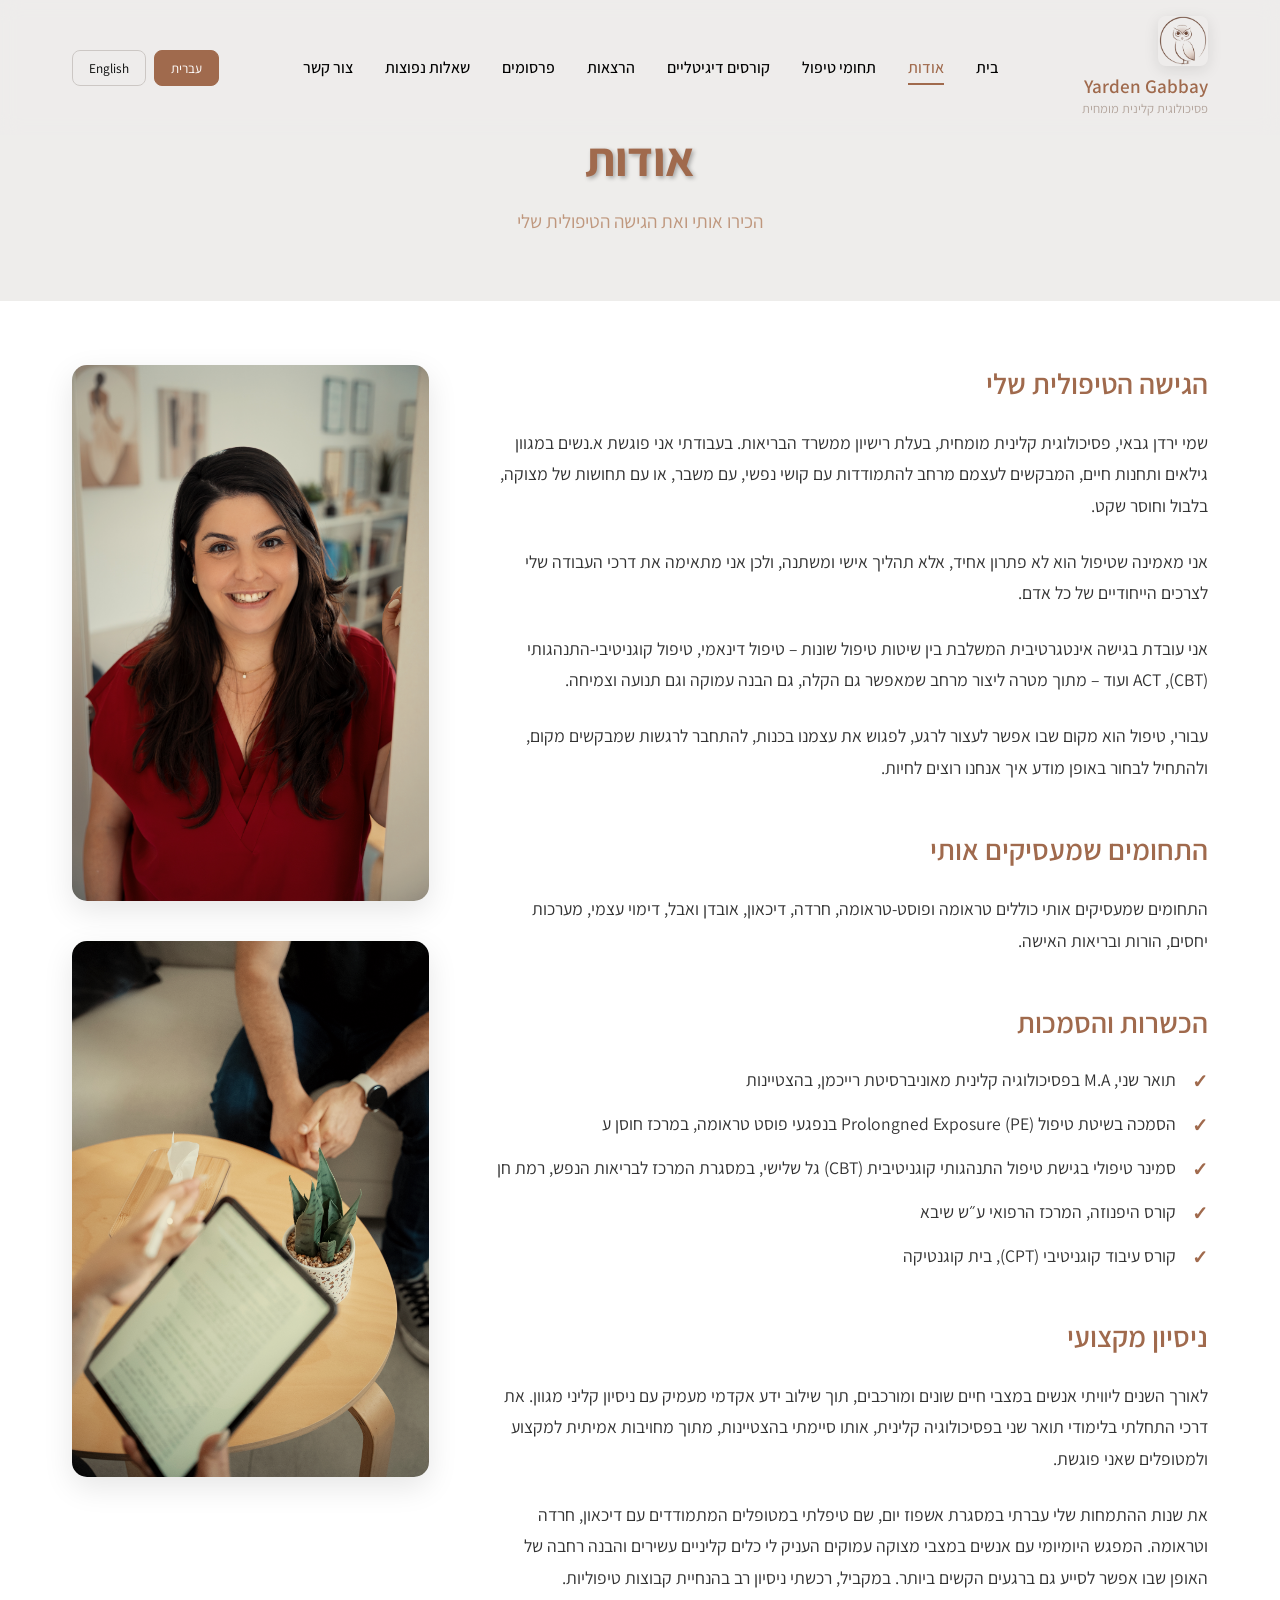
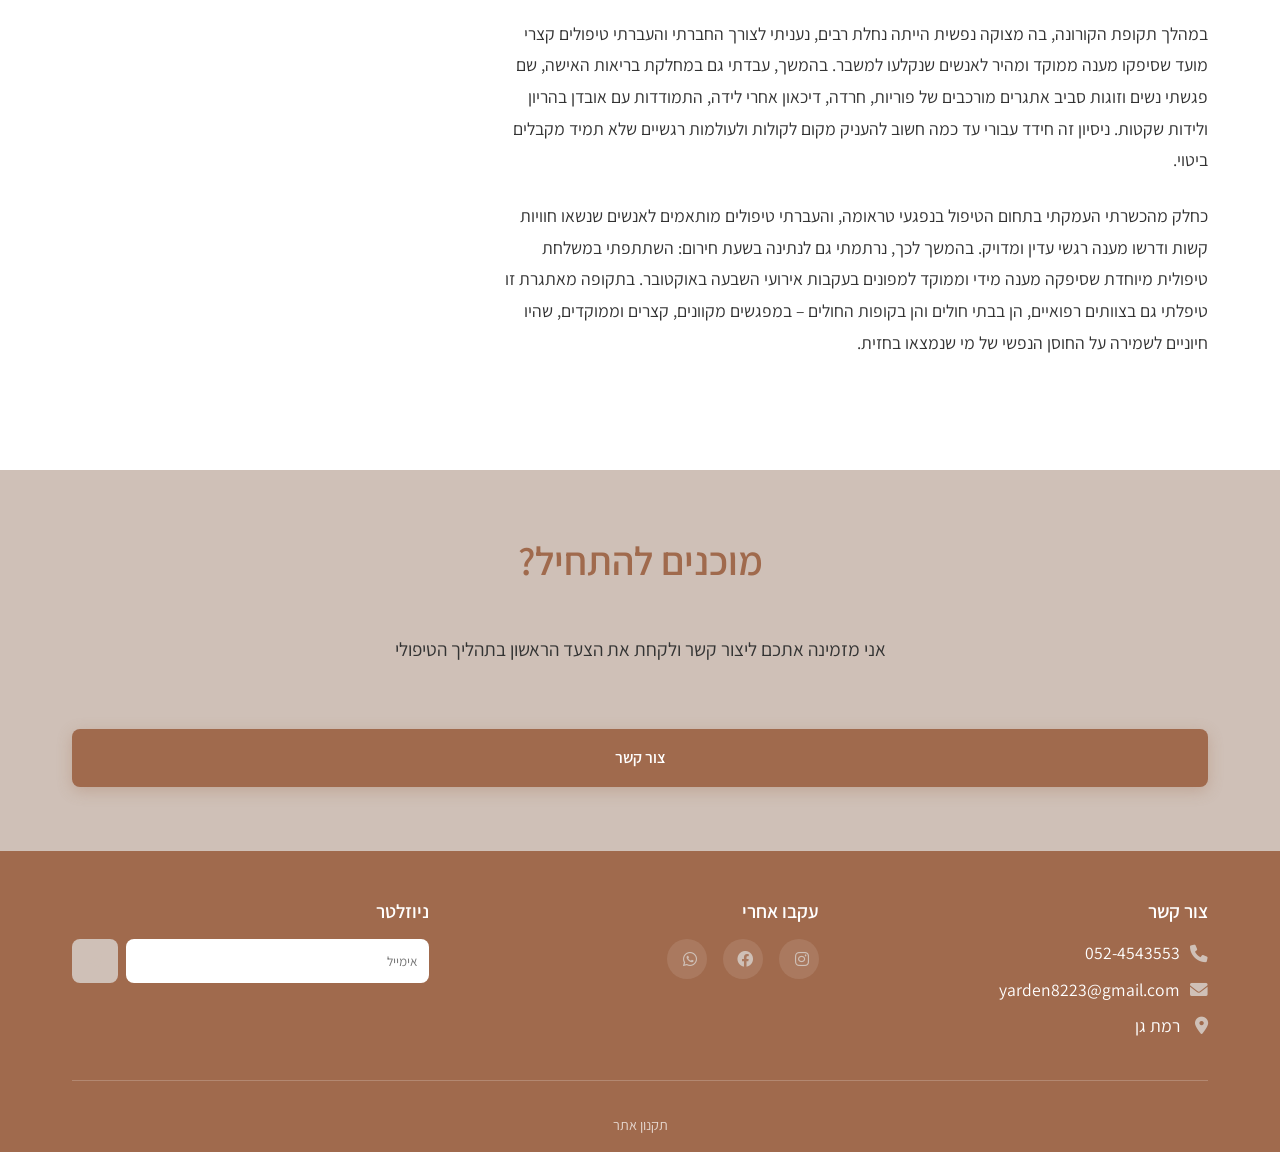
==== about.html @ 20c4f1c5 "terms + english fix" ====
<!DOCTYPE html>
<html lang="he" dir="rtl">
<head>
    <meta charset="UTF-8">
    <meta name="viewport" content="width=device-width, initial-scale=1.0">
    <title>אודות - ירדן גבאי | About - Yarden Gabbay</title>
    <link rel="stylesheet" href="assets/css/styles.css">
    <link href="https://fonts.googleapis.com/css2?family=Assistant:wght@300;400;600;700&family=Lora:ital,wght@0,400;0,600;1,400&family=Open+Sans:wght@300;400;600&display=swap" rel="stylesheet">
    <link rel="stylesheet" href="https://cdnjs.cloudflare.com/ajax/libs/font-awesome/6.0.0/css/all.min.css">
</head>
<body>
    <!-- Navigation -->
    <nav class="navbar">
        <div class="nav-container">
            <div class="nav-logo">
                <img src="assets/images/logo.png" class="logo-image">
                <div class="logo-text">
                    <h2>Yarden Gabbay</h2>
                    <p data-en="Clinical Psychologist Specialist" data-he="פסיכולוגית קלינית מומחית">פסיכולוגית קלינית מומחית</p>
                </div>
            </div>
            <div class="nav-menu">
                <a href="index.html" class="nav-link" data-en="Home" data-he="בית">בית</a>
                <a href="about.html" class="nav-link active" data-en="About" data-he="אודות">אודות</a>
                <a href="therapy.html" class="nav-link" data-en="Areas of Therapy" data-he="תחומי טיפול">תחומי טיפול</a>
                <a href="courses.html" class="nav-link" data-en="Digital Courses" data-he="קורסים דיגיטליים">קורסים דיגיטליים</a>
                <a href="lectures.html" class="nav-link" data-en="Lectures" data-he="הרצאות">הרצאות</a>
                <a href="publications.html" class="nav-link" data-en="Publications" data-he="פרסומים">פרסומים</a>
                <a href="faq.html" class="nav-link" data-en="FAQ" data-he="שאלות נפוצות">שאלות נפוצות</a>
                <a href="contact.html" class="nav-link" data-en="Contact" data-he="צור קשר">צור קשר</a>
            </div>
            <div class="nav-toggle">
                <span class="bar"></span>
                <span class="bar"></span>
                <span class="bar"></span>
            </div>
            <div class="language-toggle">
                <button class="lang-btn active" data-lang="he">עברית</button>
                <button class="lang-btn" data-lang="en">English</button>
            </div>
        </div>
    </nav>

    <!-- About Hero Section -->
    <section class="about-hero">
        <div class="container">
            <div class="about-hero-content">
                <h1 class="page-title" data-en="About" data-he="אודות">אודות</h1>
                <p class="page-subtitle" data-en="Get to know me and my therapeutic approach" data-he="הכירו אותי ואת הגישה הטיפולית שלי">הכירו אותי ואת הגישה הטיפולית שלי</p>
            </div>
        </div>
    </section>

    <!-- About Content -->
    <section class="about-content">
        <div class="container">
            <div class="about-grid">
                <div class="about-text">
                    <div class="about-section">
                        <h2 data-en="My Therapeutic Approach" data-he="הגישה הטיפולית שלי">הגישה הטיפולית שלי</h2>
                        <p data-en="My name is Yarden Gabbay, and I am a licensed Clinical Psychologist. In my work, I meet people of various ages and life stages who are seeking a safe space to cope with emotional difficulties, crisis, or feelings of distress, confusion, and inner unrest." data-he="שמי ירדן גבאי, פסיכולוגית קלינית מומחית, בעלת רישיון ממשרד הבריאות. בעבודתי אני פוגשת א.נשים במגוון גילאים ותחנות חיים, המבקשים לעצמם מרחב להתמודדות עם קושי נפשי, עם משבר, או עם תחושות של מצוקה, בלבול וחוסר שקט.">שמי ירדן גבאי, פסיכולוגית קלינית מומחית, בעלת רישיון ממשרד הבריאות. בעבודתי אני פוגשת א.נשים במגוון גילאים ותחנות חיים, המבקשים לעצמם מרחב להתמודדות עם קושי נפשי, עם משבר, או עם תחושות של מצוקה, בלבול וחוסר שקט.</p>
                        <p data-en="I believe that therapy is not a one-size-fits-all solution, but rather a personal and evolving process. That's why I adapt my therapeutic approach to the unique needs of each individual." data-he="אני מאמינה שטיפול הוא לא פתרון אחיד, אלא תהליך אישי ומשתנה, ולכן אני מתאימה את דרכי העבודה שלי לצרכים הייחודיים של כל אדם.">אני מאמינה שטיפול הוא לא פתרון אחיד, אלא תהליך אישי ומשתנה, ולכן אני מתאימה את דרכי העבודה שלי לצרכים הייחודיים של כל אדם.</p>
                        <p data-en="I work from an integrative perspective, drawing from various therapeutic methods—including psychodynamic therapy, Cognitive Behavioral Therapy (CBT), and Acceptance and Commitment Therapy (ACT)—with the goal of creating a space that offers both relief and deeper understanding, while also allowing movement and growth." data-he="אני עובדת בגישה אינטגרטיבית המשלבת בין שיטות טיפול שונות – טיפול דינאמי, טיפול קוגניטיבי-התנהגותי (CBT), ACT ועוד – מתוך מטרה ליצור מרחב שמאפשר גם הקלה, גם הבנה עמוקה וגם תנועה וצמיחה.">אני עובדת בגישה אינטגרטיבית המשלבת בין שיטות טיפול שונות – טיפול דינאמי, טיפול קוגניטיבי-התנהגותי (CBT), ACT ועוד – מתוך מטרה ליצור מרחב שמאפשר גם הקלה, גם הבנה עמוקה וגם תנועה וצמיחה.</p>
                        <p data-en="To me, therapy is a place where we can pause, meet ourselves with honesty, connect to emotions that need space, and begin to make conscious choices about how we want to live." data-he="עבורי, טיפול הוא מקום שבו אפשר לעצור לרגע, לפגוש את עצמנו בכנות, להתחבר לרגשות שמבקשים מקום, ולהתחיל לבחור באופן מודע איך אנחנו רוצים לחיות.">עבורי, טיפול הוא מקום שבו אפשר לעצור לרגע, לפגוש את עצמנו בכנות, להתחבר לרגשות שמבקשים מקום, ולהתחיל לבחור באופן מודע איך אנחנו רוצים לחיות.</p>
                    </div>

                    <div class="about-section">
                        <h2 data-en="Areas of Focus" data-he="התחומים שמעסיקים אותי">התחומים שמעסיקים אותי</h2>
                        <p data-en="The areas that engage me include trauma and post-trauma, anxiety, depression, loss and grief, self-esteem, relationships, parenting, and women's health." data-he="התחומים שמעסיקים אותי כוללים טראומה ופוסט-טראומה, חרדה, דיכאון, אובדן ואבל, דימוי עצמי, מערכות יחסים, הורות ובריאות האישה.">התחומים שמעסיקים אותי כוללים טראומה ופוסט-טראומה, חרדה, דיכאון, אובדן ואבל, דימוי עצמי, מערכות יחסים, הורות ובריאות האישה.</p>
                    </div>

                    <div class="about-section">
                        <h2 data-en="Certifications and Training" data-he="הכשרות והסמכות">הכשרות והסמכות</h2>
                        <ul class="credentials-list">
                            <li data-en="Master's degree, M.A in Clinical Psychology from Reichman University, with honors" data-he="תואר שני, M.A בפסיכולוגיה קלינית מאוניברסיטת רייכמן, בהצטיינות">תואר שני, M.A בפסיכולוגיה קלינית מאוניברסיטת רייכמן, בהצטיינות</li>
                            <li data-en="Certification in Prolonged Exposure (PE) therapy for PTSD, Cohen-Harris Resilience Center" data-he="הסמכה בשיטת טיפול Prolongned Exposure (PE) בנפגעי פוסט טראומה, במרכז חוסן ע"ש כהן האריס">הסמכה בשיטת טיפול Prolongned Exposure (PE) בנפגעי פוסט טראומה, במרכז חוסן ע"ש כהן האריס</li>
                            <li data-en="Clinical seminar in third-wave Cognitive Behavioral Therapy (CBT), at the Mental Health Center in Ramat Hen" data-he="סמינר טיפולי בגישת טיפול התנהגותי קוגניטיבית (CBT) גל שלישי, במסגרת המרכז לבריאות הנפש, רמת חן">סמינר טיפולי בגישת טיפול התנהגותי קוגניטיבית (CBT) גל שלישי, במסגרת המרכז לבריאות הנפש, רמת חן</li>
                            <li data-en="Medical Hypnosis Course, Sheba Medical Center" data-he="קורס היפנוזה, המרכז הרפואי ע״ש שיבא">קורס היפנוזה, המרכז הרפואי ע״ש שיבא</li>
                            <li data-en="Cognitive Processing Therapy (CPT) Course, Cognetica Institute" data-he="קורס עיבוד קוגניטיבי (CPT), בית קוגנטיקה">קורס עיבוד קוגניטיבי (CPT), בית קוגנטיקה</li>
                        </ul>
                    </div>

                    <div class="about-section">
                        <h2 data-en="Professional Experience" data-he="ניסיון מקצועי">ניסיון מקצועי</h2>
                        <p data-en="Over the years, I have accompanied individuals through diverse and complex life situations, combining in-depth academic knowledge with broad clinical experience. My professional path began with a Master's degree in Clinical Psychology, which I completed with honors, driven by a genuine commitment to my profession and to the people I work with." data-he="לאורך השנים ליוויתי אנשים במצבי חיים שונים ומורכבים, תוך שילוב ידע אקדמי מעמיק עם ניסיון קליני מגוון. את דרכי התחלתי בלימודי תואר שני בפסיכולוגיה קלינית, אותו סיימתי בהצטיינות, מתוך מחויבות אמיתית למקצוע ולמטופלים שאני פוגשת.">לאורך השנים ליוויתי אנשים במצבי חיים שונים ומורכבים, תוך שילוב ידע אקדמי מעמיק עם ניסיון קליני מגוון. את דרכי התחלתי בלימודי תואר שני בפסיכולוגיה קלינית, אותו סיימתי בהצטיינות, מתוך מחויבות אמיתית למקצוע ולמטופלים שאני פוגשת.</p>
                        <p data-en="I completed my clinical internship in a Day Hospital unit, where I worked with patients struggling with depression, anxiety, and trauma. The daily encounters with individuals in deep distress provided me with valuable clinical tools and a wide understanding of how to offer support even in the most difficult moments. At the same time, I gained extensive experience in facilitating therapeutic groups." data-he="את שנות ההתמחות שלי עברתי במסגרת אשפוז יום, שם טיפלתי במטופלים המתמודדים עם דיכאון, חרדה וטראומה. המפגש היומיומי עם אנשים במצבי מצוקה עמוקים העניק לי כלים קליניים עשירים והבנה רחבה של האופן שבו אפשר לסייע גם ברגעים הקשים ביותר. במקביל, רכשתי ניסיון רב בהנחיית קבוצות טיפוליות.">את שנות ההתמחות שלי עברתי במסגרת אשפוז יום, שם טיפלתי במטופלים המתמודדים עם דיכאון, חרדה וטראומה. המפגש היומיומי עם אנשים במצבי מצוקה עמוקים העניק לי כלים קליניים עשירים והבנה רחבה של האופן שבו אפשר לסייע גם ברגעים הקשים ביותר. במקביל, רכשתי ניסיון רב בהנחיית קבוצות טיפוליות.</p>
                        <p data-en="During the COVID-19 pandemic, a time of widespread psychological distress, I responded to the urgent social need by providing short-term interventions that offered focused and immediate support to those in crisis. Later on, I worked in the Women's Health Department, where I met women and couples facing complex challenges such as infertility, anxiety, postpartum depression, pregnancy loss, and stillbirth. This experience deepened my awareness of the importance of giving space to voices and emotional worlds that are not always expressed or acknowledged." data-he="במהלך תקופת הקורונה, בה מצוקה נפשית הייתה נחלת רבים, נעניתי לצורך החברתי והעברתי טיפולים קצרי מועד שסיפקו מענה ממוקד ומהיר לאנשים שנקלעו למשבר. בהמשך, עבדתי גם במחלקת בריאות האישה, שם פגשתי נשים וזוגות סביב אתגרים מורכבים של פוריות, חרדה, דיכאון אחרי לידה, התמודדות עם אובדן בהריון ולידות שקטות. ניסיון זה חידד עבורי עד כמה חשוב להעניק מקום לקולות ולעולמות רגשיים שלא תמיד מקבלים ביטוי.">במהלך תקופת הקורונה, בה מצוקה נפשית הייתה נחלת רבים, נעניתי לצורך החברתי והעברתי טיפולים קצרי מועד שסיפקו מענה ממוקד ומהיר לאנשים שנקלעו למשבר. בהמשך, עבדתי גם במחלקת בריאות האישה, שם פגשתי נשים וזוגות סביב אתגרים מורכבים של פוריות, חרדה, דיכאון אחרי לידה, התמודדות עם אובדן בהריון ולידות שקטות. ניסיון זה חידד עבורי עד כמה חשוב להעניק מקום לקולות ולעולמות רגשיים שלא תמיד מקבלים ביטוי.</p>
                        <p data-en="As part of my professional training, I further specialized in trauma-focused therapy, providing tailored treatment to individuals carrying painful experiences who required sensitive and precise care. In continuation of this work, I also took part in an emergency response mission, delivering immediate and focused psychological support to evacuees following the events of October 7th. During this challenging period, I also provided short-term, online interventions for medical teams in hospitals and health clinics—sessions that were vital for sustaining the resilience of those on the frontlines." data-he="כחלק מהכשרתי העמקתי בתחום הטיפול בנפגעי טראומה, והעברתי טיפולים מותאמים לאנשים שנשאו חוויות קשות ודרשו מענה רגשי עדין ומדויק. בהמשך לכך, נרתמתי גם לנתינה בשעת חירום: השתתפתי במשלחת טיפולית מיוחדת שסיפקה מענה מידי וממוקד למפונים בעקבות אירועי השבעה באוקטובר. בתקופה מאתגרת זו טיפלתי גם בצוותים רפואיים, הן בבתי חולים והן בקופות החולים – במפגשים מקוונים, קצרים וממוקדים, שהיו חיוניים לשמירה על החוסן הנפשי של מי שנמצאו בחזית.">כחלק מהכשרתי העמקתי בתחום הטיפול בנפגעי טראומה, והעברתי טיפולים מותאמים לאנשים שנשאו חוויות קשות ודרשו מענה רגשי עדין ומדויק. בהמשך לכך, נרתמתי גם לנתינה בשעת חירום: השתתפתי במשלחת טיפולית מיוחדת שסיפקה מענה מידי וממוקד למפונים בעקבות אירועי השבעה באוקטובר. בתקופה מאתגרת זו טיפלתי גם בצוותים רפואיים, הן בבתי חולים והן בקופות החולים – במפגשים מקוונים, קצרים וממוקדים, שהיו חיוניים לשמירה על החוסן הנפשי של מי שנמצאו בחזית.</p>
                    </div>
                </div>

                <div class="about-visual">
                    <div class="about-images">
                        <figure class="about-image">
                            <img src="assets/images/red-door.jpg" alt="Red door - symbol of new beginnings" class="about-photo" loading="lazy">
                        </figure>
                        <figure class="about-image">
                            <img src="assets/images/therapy.jpg" alt="Therapy session environment" class="about-photo" loading="lazy">
                        </figure>
                    </div>
                </div>
            </div>
        </div>
    </section>

    <!-- Call to Action -->
    <section class="about-cta">
        <div class="container">
            <div class="cta-content">
                <h2 data-en="Ready to Start?" data-he="מוכנים להתחיל?">מוכנים להתחיל?</h2>
                <p data-en="I invite you to reach out and take the first step in the therapeutic process" data-he="אני מזמינה אתכם ליצור קשר ולקחת את הצעד הראשון בתהליך הטיפולי">אני מזמינה אתכם ליצור קשר ולקחת את הצעד הראשון בתהליך הטיפולי</p>
                <a href="contact.html" class="cta-button" data-en="Contact Me" data-he="צור קשר">צור קשר</a>
            </div>
        </div>
    </section>

    <!-- Footer -->
    <footer class="footer">
        <div class="container">
            <div class="footer-content">
                <div class="footer-section">
                    <h4 data-en="Contact" data-he="צור קשר">צור קשר</h4>
                    <p><i class="fas fa-phone"></i> 052-4543553</p>
                    <p><i class="fas fa-envelope"></i> yarden8223@gmail.com</p>
                    <p><i class="fas fa-map-marker-alt"></i> <span data-en="Ramat Gan" data-he="רמת גן">רמת גן</span></p>
                </div>
                <div class="footer-section">
                    <h4 data-en="Follow Me" data-he="עקבו אחרי">עקבו אחרי</h4>
                    <div class="social-links-footer">
                        <a href="https://instagram.com/yarden.g.psychologist" target="_blank">
                            <i class="fab fa-instagram"></i>
                        </a>
                        <a href="https://www.facebook.com/yarden.g.psychologist" target="_blank">
                            <i class="fab fa-facebook"></i>
                        </a>
                        <a href="https://wa.me/972524543553" target="_blank">
                            <i class="fab fa-whatsapp"></i>
                        </a>
                    </div>
                </div>
                <div class="footer-section">
                    <h4 data-en="Newsletter" data-he="ניוזלטר">ניוזלטר</h4>
                    <form class="footer-newsletter">
                        <input type="email" placeholder="אימייל" data-en-placeholder="Email" data-he-placeholder="אימייל" required>
                        <button type="submit"><i class="fas fa-paper-plane"></i></button>
                    </form>
                </div>
            </div>
            <div class="footer-disclaimer">
                <p><a href="terms.html" class="footer-link" data-en="Terms and Conditions" data-he="תקנון אתר">תקנון אתר</a></p>
            </div>
        </div>
    </footer>

    <script src="assets/js/script.js"></script>
    <script src="assets/js/image-handler.js"></script>
</body>
</html>
---- assets/css/styles.css ----
/* Reset and Base Styles */
* {
    margin: 0;
    padding: 0;
    box-sizing: border-box;
}

:root {
    /* Color Palette */
    --bg-primary: #eeedeb;
    --accent-primary: #a06a4d;
    --accent-secondary: #bf977d;
    --accent-hover: #9f5e36;
    --accent-light: #cfc0b7;
    --accent-muted: #c7aea2;
    --text-muted: #b4a59d;
    --card-bg: #d9cac5;
    --button-secondary: #b97c44;
    --border-color: #ccc7c4;
    
    /* Typography */
    --font-hebrew: 'Assistant', sans-serif;
    --font-english: 'Lora', serif;
    --font-ui: 'Open Sans', sans-serif;
    
    /* Spacing */
    --section-padding: 4rem 0;
    --container-padding: 0 2rem;
    --border-radius: 8px;
    --transition: all 0.3s ease;
}

/* Image System - Global Rules */
figure {
    margin: 0;
    padding: 0;
    text-align: center;
    opacity: 0;
    transform: translateY(30px);
    animation: fadeInUp 0.8s ease forwards;
}

figure img {
    max-width: 100%;
    height: auto;
    border-radius: var(--border-radius);
    box-shadow: 0 4px 15px rgba(0, 0, 0, 0.1);
    transition: all 0.4s cubic-bezier(0.4, 0, 0.2, 1);
    object-fit: cover;
    object-position: center;
    filter: brightness(0.95);
}

figure img:hover {
    transform: scale(1.05) translateY(-5px);
    box-shadow: 0 8px 25px rgba(0, 0, 0, 0.2);
    filter: brightness(1.05);
}

/* Image Animation Keyframes */
@keyframes fadeInUp {
    from {
        opacity: 0;
        transform: translateY(30px);
    }
    to {
        opacity: 1;
        transform: translateY(0);
    }
}

@keyframes float {
    0%, 100% {
        transform: translateY(0px);
    }
    50% {
        transform: translateY(-10px);
    }
}

@keyframes pulse {
    0%, 100% {
        transform: scale(1);
    }
    50% {
        transform: scale(1.02);
    }
}

@keyframes slideInLeft {
    from {
        opacity: 0;
        transform: translateX(-50px);
    }
    to {
        opacity: 1;
        transform: translateX(0);
    }
}

@keyframes slideInRight {
    from {
        opacity: 0;
        transform: translateX(50px);
    }
    to {
        opacity: 1;
        transform: translateX(0);
    }
}

/* Staggered animation delays for multiple images */
figure:nth-child(1) { animation-delay: 0.1s; }
figure:nth-child(2) { animation-delay: 0.2s; }
figure:nth-child(3) { animation-delay: 0.3s; }
figure:nth-child(4) { animation-delay: 0.4s; }
figure:nth-child(5) { animation-delay: 0.5s; }
figure:nth-child(6) { animation-delay: 0.6s; }

/* Special animations for different image types */
.hero-image {
    animation: fadeInUp 1s ease forwards, float 6s ease-in-out infinite;
}

.about-photo {
    animation: slideInLeft 0.8s ease forwards;
}

.therapy-image img {
    animation: slideInRight 0.8s ease forwards;
}

.article-image img {
    animation: fadeInUp 0.8s ease forwards, pulse 4s ease-in-out infinite;
}

/* Additional image animations */
.course-image {
    animation: fadeInUp 0.8s ease forwards;
    transition: all 0.4s cubic-bezier(0.4, 0, 0.2, 1);
}

.course-image:hover {
    transform: scale(1.08) translateY(-8px);
    box-shadow: 0 12px 30px rgba(0, 0, 0, 0.25);
}

.lecture-image {
    animation: slideInRight 0.8s ease forwards;
    transition: all 0.4s cubic-bezier(0.4, 0, 0.2, 1);
}

.lecture-image:hover {
    transform: scale(1.06) rotate(1deg);
    box-shadow: 0 10px 25px rgba(0, 0, 0, 0.2);
}

.publication-image {
    animation: fadeInUp 0.8s ease forwards;
    transition: all 0.4s cubic-bezier(0.4, 0, 0.2, 1);
}

.publication-image:hover {
    transform: scale(1.04) translateY(-3px);
    box-shadow: 0 8px 20px rgba(0, 0, 0, 0.18);
}

/* Loading animation for images */
.image-loading {
    opacity: 0;
    transform: scale(0.9);
    transition: opacity 0.6s ease, transform 0.6s ease;
}

.image-loaded {
    opacity: 1;
    transform: scale(1);
}

/* Parallax effect for hero images */
.hero-image {
    transform-style: preserve-3d;
    perspective: 1000px;
}

.hero-image:hover {
    transform: scale(1.05) translateZ(20px);
}

/* Bounce animation for interactive elements */
@keyframes bounce {
    0%, 20%, 50%, 80%, 100% {
        transform: translateY(0);
    }
    40% {
        transform: translateY(-10px);
    }
    60% {
        transform: translateY(-5px);
    }
}

.bounce-on-hover:hover {
    animation: bounce 1s ease;
}

/* Respect prefers-reduced-motion */
@media (prefers-reduced-motion: reduce) {
    figure {
        animation: none;
        opacity: 1;
        transform: none;
    }
    
    figure img:hover {
        transform: none;
        filter: none;
    }
    
    .hero-image,
    .about-photo,
    .therapy-image img,
    .article-image img,
    .course-image,
    .lecture-image,
    .publication-image,
    .logo-image,
    .icon-img,
    .article-decoration {
        animation: none;
    }
    
    .bounce-on-hover:hover {
        animation: none;
    }
    
    .image-loading,
    .image-loaded {
        opacity: 1;
        transform: none;
    }
}

figcaption {
    margin-top: 0.5rem;
    font-size: 0.9rem;
    color: var(--text-muted);
    font-style: italic;
}

/* Image Placeholder for Missing Images */
.image-placeholder {
    display: flex;
    align-items: center;
    justify-content: center;
    min-height: 200px;
    background: var(--accent-light);
    border: 2px dashed var(--accent-muted);
    border-radius: var(--border-radius);
    color: var(--accent-primary);
    font-weight: 600;
    font-size: 1rem;
    text-align: center;
    padding: 2rem;
}

/* Responsive Image Sizing */
.hero-image {
    width: 100%;
    max-width: 500px;
    height: auto;
}

.content-image {
    width: 100%;
    max-width: 400px;
    height: auto;
}

/* RTL/LTR Image Alignment */
[dir="rtl"] figure {
    text-align: center;
}

[dir="ltr"] figure {
    text-align: center;
}

@media (min-width: 768px) {
    [dir="rtl"] figure {
        text-align: right;
    }
    
    [dir="ltr"] figure {
        text-align: left;
    }
}

body {
    font-family: var(--font-hebrew);
    background-color: var(--bg-primary);
    color: #000;
    line-height: 1.6;
    direction: rtl;
}

.container {
    max-width: 1200px;
    margin: 0 auto;
    padding: var(--container-padding);
}

/* Typography */
h1, h2, h3, h4, h5, h6 {
    font-family: var(--font-hebrew);
    font-weight: 600;
    margin-bottom: 1rem;
    line-height: 1.3;
}

h1 { font-size: 2.5rem; }
h2 { font-size: 2rem; }
h3 { font-size: 1.5rem; }
h4 { font-size: 1.25rem; }

p {
    margin-bottom: 1rem;
    font-size: 1.1rem;
}

/* Navigation */
.navbar {
    position: fixed;
    top: 0;
    width: 100%;
    background: rgba(238, 237, 235, 0.95);
    backdrop-filter: blur(10px);
    z-index: 1000;
    padding: 1rem 0;
    transition: var(--transition);
}

.nav-container {
    max-width: 1200px;
    margin: 0 auto;
    padding: 0 2rem;
    display: flex;
    justify-content: space-between;
    align-items: center;
}

.nav-logo .logo-img {
    height: 50px;
    width: auto;
}

.nav-menu {
    display: flex;
    gap: 2rem;
    align-items: center;
}

.nav-link {
    text-decoration: none;
    color: #000;
    font-weight: 500;
    transition: var(--transition);
    position: relative;
}

.nav-link:hover,
.nav-link.active {
    color: var(--accent-primary);
}

.nav-link::after {
    content: '';
    position: absolute;
    bottom: -5px;
    left: 0;
    width: 0;
    height: 2px;
    background: var(--accent-primary);
    transition: var(--transition);
}

.nav-link:hover::after,
.nav-link.active::after {
    width: 100%;
}

.nav-toggle {
    display: none;
    flex-direction: column;
    cursor: pointer;
}

.bar {
    width: 25px;
    height: 3px;
    background: #000;
    margin: 3px 0;
    transition: var(--transition);
}

.language-toggle {
    display: flex;
    gap: 0.5rem;
}

.lang-btn {
    background: none;
    border: 1px solid var(--border-color);
    padding: 0.5rem 1rem;
    border-radius: var(--border-radius);
    cursor: pointer;
    transition: var(--transition);
    font-family: var(--font-hebrew);
}

.lang-btn.active,
.lang-btn:hover {
    background: var(--accent-primary);
    color: white;
    border-color: var(--accent-primary);
}

/* Hero Section */
.hero {
    padding: 8rem 0 4rem;
    background: var(--bg-primary);
    min-height: 100vh;
    display: flex;
    align-items: center;
}

.hero-container {
    max-width: 1200px;
    margin: 0 auto;
    padding: 0 2rem;
    display: grid;
    grid-template-columns: 1fr 1fr;
    gap: 4rem;
    align-items: center;
}

.hero-title {
    font-size: 3.5rem;
    font-weight: 700;
    color: var(--accent-primary);
    margin-bottom: 0.5rem;
    animation: fadeInUp 1s ease;
}

.hero-subtitle {
    font-family: var(--font-english);
    font-size: 1.5rem;
    color: var(--accent-secondary);
    margin-bottom: 2rem;
    font-style: italic;
    animation: fadeInUp 1s ease 0.2s both;
}

.hero-text {
    margin-bottom: 2rem;
    animation: fadeInUp 1s ease 0.4s both;
}

.hero-text p {
    font-size: 1.2rem;
    margin-bottom: 1rem;
    color: #333;
}

.hero-cta {
    margin-bottom: 2rem;
    animation: fadeInUp 1s ease 0.6s both;
}

.cta-button {
    display: inline-block;
    background: var(--accent-primary);
    color: white;
    padding: 1rem 2rem;
    text-decoration: none;
    border-radius: var(--border-radius);
    font-weight: 600;
    transition: var(--transition);
    box-shadow: 0 4px 15px rgba(160, 106, 77, 0.3);
}

.cta-button:hover {
    background: var(--accent-hover);
    transform: translateY(-2px);
    box-shadow: 0 6px 20px rgba(160, 106, 77, 0.4);
}

.social-links {
    display: flex;
    gap: 1rem;
    animation: fadeInUp 1s ease 0.8s both;
}

.social-link {
    display: flex;
    align-items: center;
    justify-content: center;
    width: 50px;
    height: 50px;
    background: var(--accent-light);
    color: var(--accent-primary);
    border-radius: 50%;
    text-decoration: none;
    transition: var(--transition);
    font-size: 1.5rem;
}

.social-link:hover {
    background: var(--accent-primary);
    color: white;
    transform: scale(1.1);
}

.hero-visual {
    position: relative;
    display: flex;
    justify-content: center;
    align-items: center;
    animation: fadeInRight 1s ease 0.4s both;
    min-height: 400px;
}

.hero-image {
    max-width: 100%;
    height: auto;
    border-radius: 15px;
    box-shadow: 0 10px 30px rgba(0, 0, 0, 0.1);
    object-fit: contain;
}

.decorative-elements {
    position: absolute;
    width: 100%;
    height: 100%;
    pointer-events: none;
    z-index: 2;
}

.decorative-icon {
    position: absolute;
    opacity: 0.3;
    transition: var(--transition);
    width: 60px;
    height: auto;
    z-index: 1;
}

.decorative-icon[src*="feather-pen.jpg"] {
    width: 60px;
    height: auto;
}

.decorative-icon[src*="leaves.jpg"] {
    width: 80px;
    height: auto;
}

.decorative-icon.feather {
    top: -20px;
    right: -20px;
    width: 60px;
    height: auto;
    transform: rotate(15deg);
}

.decorative-icon.leaves {
    bottom: -20px;
    left: -20px;
    width: 80px;
    height: auto;
    transform: rotate(-10deg);
}

/* Intro Section */
.intro {
    padding: var(--section-padding);
    background: var(--card-bg);
}

.intro-content {
    max-width: 800px;
    margin: 0 auto;
    text-align: center;
}

.section-title {
    font-size: 2.5rem;
    color: var(--accent-primary);
    margin-bottom: 2rem;
    animation: fadeInUp 1s ease;
}

.intro-text {
    margin-bottom: 2rem;
    animation: fadeInUp 1s ease 0.2s both;
}

.intro-text p {
    font-size: 1.2rem;
    line-height: 1.8;
    color: #333;
    margin-bottom: 1.5rem;
}

.read-more-btn {
    display: inline-block;
    background: var(--button-secondary);
    color: white;
    padding: 0.8rem 1.5rem;
    text-decoration: none;
    border-radius: var(--border-radius);
    font-weight: 500;
    transition: var(--transition);
    animation: fadeInUp 1s ease 0.4s both;
}

.read-more-btn:hover {
    background: var(--accent-hover);
    transform: translateY(-2px);
}

/* Newsletter Section */
.newsletter {
    padding: var(--section-padding);
    background: var(--accent-light);
}

.newsletter-content {
    max-width: 600px;
    margin: 0 auto;
    text-align: center;
}

.newsletter-content h3 {
    font-size: 2rem;
    color: var(--accent-primary);
    margin-bottom: 1rem;
}

.newsletter-content p {
    font-size: 1.1rem;
    margin-bottom: 2rem;
    color: #333;
}

.newsletter-form {
    display: flex;
    gap: 1rem;
    flex-wrap: wrap;
    justify-content: center;
}

.newsletter-form input {
    flex: 1;
    min-width: 200px;
    padding: 1rem;
    border: 2px solid var(--border-color);
    border-radius: var(--border-radius);
    font-family: var(--font-hebrew);
    font-size: 1rem;
    transition: var(--transition);
}

.newsletter-form input:focus {
    outline: none;
    border-color: var(--accent-primary);
}

.newsletter-btn {
    background: var(--accent-primary);
    color: white;
    border: none;
    padding: 1rem 2rem;
    border-radius: var(--border-radius);
    font-family: var(--font-hebrew);
    font-weight: 600;
    cursor: pointer;
    transition: var(--transition);
}

.newsletter-btn:hover {
    background: var(--accent-hover);
    transform: translateY(-2px);
}

/* Footer */
.footer {
    background: var(--accent-primary);
    color: white;
    padding: 3rem 0 1rem;
}

.footer-content {
    display: grid;
    grid-template-columns: repeat(auto-fit, minmax(250px, 1fr));
    gap: 2rem;
    margin-bottom: 2rem;
}

.footer-section h4 {
    margin-bottom: 1rem;
    font-size: 1.2rem;
}

.footer-section p {
    margin-bottom: 0.5rem;
    display: flex;
    align-items: center;
    gap: 0.5rem;
}

.footer-section i {
    width: 20px;
    color: var(--accent-light);
}

.social-links-footer {
    display: flex;
    gap: 1rem;
}

.social-links-footer a {
    display: flex;
    align-items: center;
    justify-content: center;
    width: 40px;
    height: 40px;
    background: rgba(255, 255, 255, 0.1);
    color: white;
    border-radius: 50%;
    text-decoration: none;
    transition: var(--transition);
}

.social-links-footer a:hover {
    background: rgba(255, 255, 255, 0.2);
    transform: scale(1.1);
}

.footer-newsletter {
    display: flex;
    gap: 0.5rem;
}

.footer-newsletter input {
    flex: 1;
    padding: 0.8rem;
    border: none;
    border-radius: var(--border-radius);
    font-family: var(--font-hebrew);
}

.footer-newsletter button {
    background: var(--accent-light);
    color: var(--accent-primary);
    border: none;
    padding: 0.8rem;
    border-radius: var(--border-radius);
    cursor: pointer;
    transition: var(--transition);
}

.footer-newsletter button:hover {
    background: white;
}

.footer-disclaimer {
    text-align: center;
    padding-top: 2rem;
    border-top: 1px solid rgba(255, 255, 255, 0.2);
}

.footer-disclaimer p {
    font-size: 0.9rem;
    opacity: 0.8;
    margin: 0;
}

.footer-link {
    color: white;
    text-decoration: none;
    font-family: var(--font-hebrew);
    font-size: 0.9rem;
    transition: var(--transition);
    opacity: 0.9;
}

.footer-link:hover {
    color: var(--accent-light);
    text-decoration: underline;
    opacity: 1;
}

/* Animations */
@keyframes fadeInUp {
    from {
        opacity: 0;
        transform: translateY(30px);
    }
    to {
        opacity: 1;
        transform: translateY(0);
    }
}

@keyframes fadeInRight {
    from {
        opacity: 0;
        transform: translateX(30px);
    }
    to {
        opacity: 1;
        transform: translateX(0);
    }
}

/* Responsive Design */
@media (max-width: 768px) {
    .nav-menu {
        position: fixed;
        left: -100%;
        top: 70px;
        flex-direction: column;
        background-color: var(--bg-primary);
        width: 100%;
        text-align: center;
        transition: 0.3s;
        box-shadow: 0 10px 27px rgba(0, 0, 0, 0.05);
        padding: 2rem 0;
    }

    .nav-menu.active {
        left: 0;
    }

    .nav-toggle {
        display: flex;
    }

    .nav-toggle.active .bar:nth-child(2) {
        opacity: 0;
    }

    .nav-toggle.active .bar:nth-child(1) {
        transform: translateY(8px) rotate(45deg);
    }

    .nav-toggle.active .bar:nth-child(3) {
        transform: translateY(-8px) rotate(-45deg);
    }

    .hero-container {
        grid-template-columns: 1fr;
        text-align: center;
        gap: 2rem;
    }

    .hero-title {
        font-size: 2.5rem;
    }

    .hero-visual {
        min-height: 300px;
    }

    .hero-image {
        max-width: 350px;
    }

    .about-grid {
        grid-template-columns: 1fr;
        gap: 2rem;
    }

    .about-visual {
        position: static;
        margin-top: 2rem;
    }

    .about-images {
        gap: 1.5rem;
    }

    .therapy-image-overlay {
        position: static;
        margin: 2rem auto;
        text-align: center;
    }

    .therapy-image {
        max-width: 250px;
        transform: rotate(-3deg);
    }

    .newsletter-form {
        flex-direction: column;
    }

    .newsletter-form input {
        min-width: auto;
    }

    .footer-content {
        grid-template-columns: 1fr;
        text-align: center;
    }
}

@media (max-width: 480px) {
    .container {
        padding: 0 1rem;
    }

    .hero-title {
        font-size: 2rem;
    }

    .section-title {
        font-size: 1.8rem;
    }
}

/* About Page Styles */
.about-hero {
    padding: 8rem 0 4rem;
    background: var(--bg-primary);
    text-align: center;
}

.page-title {
    font-size: 3rem;
    color: var(--accent-primary);
    margin-bottom: 1rem;
    animation: fadeInUp 1s ease;
}

.page-subtitle {
    font-size: 1.3rem;
    color: var(--accent-secondary);
    animation: fadeInUp 1s ease 0.2s both;
}

.about-content {
    padding: var(--section-padding);
    background: white;
}

.about-grid {
    display: grid;
    grid-template-columns: 2fr 1fr;
    gap: 4rem;
    align-items: start;
}

.about-section {
    margin-bottom: 3rem;
    animation: fadeInUp 1s ease;
}

.about-section h2 {
    color: var(--accent-primary);
    font-size: 1.8rem;
    margin-bottom: 1.5rem;
    font-weight: 600;
}

.about-section p {
    color: #333;
    line-height: 1.8;
    margin-bottom: 1.5rem;
    font-size: 1.1rem;
}

.credentials-list {
    list-style: none;
    padding: 0;
}

.credentials-list li {
    color: #333;
    margin-bottom: 1rem;
    padding-right: 2rem;
    position: relative;
    line-height: 1.6;
    font-size: 1.1rem;
}

.credentials-list li::before {
    content: '✓';
    position: absolute;
    right: 0;
    color: var(--accent-primary);
    font-weight: bold;
    font-size: 1.2rem;
}

.about-visual {
    text-align: center;
    position: sticky;
    top: 120px;
}

.about-images {
    display: flex;
    flex-direction: column;
    gap: 2rem;
    margin-bottom: 2rem;
}

.about-image {
    margin: 0;
}

.about-photo {
    max-width: 100%;
    height: auto;
    border-radius: 15px;
    box-shadow: 0 10px 30px rgba(0, 0, 0, 0.1);
    transition: var(--transition);
}

.about-photo:hover {
    transform: translateY(-5px);
    box-shadow: 0 15px 40px rgba(0, 0, 0, 0.15);
}

.photo-decoration {
    position: absolute;
    top: -20px;
    right: -20px;
}

.photo-decoration .decorative-icon {
    width: 60px;
    height: auto;
    opacity: 0.3;
    transform: rotate(15deg);
}

.photo-caption h3 {
    color: var(--accent-primary);
    margin-bottom: 0.5rem;
    font-size: 1.5rem;
}

.photo-caption p {
    color: var(--accent-secondary);
    font-size: 1rem;
}

.about-cta {
    padding: var(--section-padding);
    background: var(--accent-light);
    text-align: center;
}

.cta-content h2 {
    color: var(--accent-primary);
    font-size: 2.5rem;
    margin-bottom: 1rem;
}

.cta-content p {
    color: #333;
    font-size: 1.2rem;
    margin-bottom: 2rem;
    max-width: 600px;
    margin-left: auto;
    margin-right: auto;
}

/* English Language Styles */
[lang="en"] {
    direction: ltr;
    font-family: var(--font-english);
    text-align: left;
}

[lang="en"] .nav-menu {
    flex-direction: row-reverse;
}

[lang="en"] .hero-container {
    flex-direction: row-reverse;
}

[lang="en"] .intro-content {
    text-align: left;
}

[lang="en"] .newsletter-content {
    text-align: left;
}

[lang="en"] .footer-content {
    flex-direction: row-reverse;
}

[lang="en"] .about-grid {
    flex-direction: row-reverse;
}

[lang="en"] .credentials-list li {
    padding-right: 0;
    padding-left: 2rem;
}

[lang="en"] .credentials-list li::before {
    right: auto;
    left: 0;
}

[lang="en"] .photo-decoration {
    right: auto;
    left: -20px;
}

/* Therapy Page Styles */
.therapy-hero {
    padding: 8rem 0 4rem;
    background: var(--bg-primary);
    text-align: center;
}

.therapy-areas {
    padding: var(--section-padding);
    background: white;
}

.therapy-grid {
    display: grid;
    grid-template-columns: repeat(auto-fit, minmax(300px, 1fr));
    gap: 2rem;
    margin-top: 2rem;
}

.therapy-card {
    background: var(--card-bg);
    padding: 2rem;
    border-radius: var(--border-radius);
    text-align: center;
    transition: var(--transition);
    box-shadow: 0 4px 15px rgba(0, 0, 0, 0.05);
    animation: fadeInUp 1s ease;
}

.therapy-card:hover {
    transform: translateY(-5px);
    box-shadow: 0 8px 25px rgba(0, 0, 0, 0.1);
}

.therapy-icon {
    margin-bottom: 1.5rem;
}

.therapy-icon i {
    font-size: 3rem;
    color: var(--accent-primary);
    background: linear-gradient(135deg, var(--accent-primary), var(--accent-secondary));
    -webkit-background-clip: text;
    -webkit-text-fill-color: transparent;
    background-clip: text;
}

.therapy-card h3 {
    color: var(--accent-primary);
    font-size: 1.5rem;
    margin-bottom: 1rem;
    font-weight: 600;
}

.therapy-card p {
    color: #333;
    line-height: 1.6;
    font-size: 1rem;
}

.therapy-approach {
    padding: var(--section-padding);
    background: var(--accent-light);
    position: relative;
}

.therapy-image-overlay {
    position: absolute;
    top: -200px;
    left: 10%;
    z-index: 10;
}

.therapy-image {
    max-width: 300px;
    transform: rotate(-5deg);
}

.therapy-image img {
    width: 100%;
    height: auto;
    border-radius: 15px;
    box-shadow: 0 10px 30px rgba(0, 0, 0, 0.1);
    transition: var(--transition);
}

.therapy-image img:hover {
    transform: translateY(-5px);
    box-shadow: 0 15px 40px rgba(0, 0, 0, 0.15);
}

.approach-content {
    max-width: 800px;
    margin: 0 auto;
    text-align: center;
}

.approach-content h2 {
    color: var(--accent-primary);
    font-size: 2.5rem;
    margin-bottom: 1rem;
}

.approach-content > p {
    color: #333;
    font-size: 1.2rem;
    margin-bottom: 3rem;
}

.approach-methods {
    display: grid;
    grid-template-columns: repeat(auto-fit, minmax(250px, 1fr));
    gap: 2rem;
}

.method {
    background: white;
    padding: 2rem;
    border-radius: var(--border-radius);
    box-shadow: 0 4px 15px rgba(0, 0, 0, 0.05);
    transition: var(--transition);
}

.method:hover {
    transform: translateY(-3px);
    box-shadow: 0 6px 20px rgba(0, 0, 0, 0.1);
}

.method h4 {
    color: var(--accent-primary);
    font-size: 1.3rem;
    margin-bottom: 1rem;
    font-weight: 600;
}

.method p {
    color: #333;
    line-height: 1.6;
}

.therapy-cta {
    padding: var(--section-padding);
    background: var(--accent-primary);
    color: white;
    text-align: center;
}

.therapy-cta .cta-content h2 {
    color: white;
    font-size: 2.5rem;
    margin-bottom: 1rem;
}

.therapy-cta .cta-content p {
    color: rgba(255, 255, 255, 0.9);
    font-size: 1.2rem;
    margin-bottom: 2rem;
    max-width: 600px;
    margin-left: auto;
    margin-right: auto;
}

.therapy-cta .cta-button {
    background: white;
    color: var(--accent-primary);
    border: 2px solid white;
}

.therapy-cta .cta-button:hover {
    background: transparent;
    color: white;
}

/* Courses Page Styles */
.courses-hero {
    padding: 8rem 0 4rem;
    background: var(--bg-primary);
    text-align: center;
}

.coming-soon {
    padding: var(--section-padding);
    background: white;
    text-align: center;
}

.coming-soon-content {
    max-width: 600px;
    margin: 0 auto;
}

.coming-soon-icon {
    margin-bottom: 2rem;
}

.coming-soon-icon i {
    font-size: 4rem;
    color: var(--accent-primary);
    background: linear-gradient(135deg, var(--accent-primary), var(--accent-secondary));
    -webkit-background-clip: text;
    -webkit-text-fill-color: transparent;
    background-clip: text;
}

.coming-soon h2 {
    color: var(--accent-primary);
    font-size: 2.5rem;
    margin-bottom: 1.5rem;
}

.coming-soon p {
    color: #333;
    font-size: 1.2rem;
    line-height: 1.6;
    margin-bottom: 2rem;
}

.features-list {
    list-style: none;
    padding: 0;
    margin-bottom: 3rem;
    text-align: right;
}

.features-list li {
    color: #333;
    margin-bottom: 1rem;
    padding-right: 2rem;
    position: relative;
    line-height: 1.6;
    font-size: 1.1rem;
}

.features-list li::before {
    content: '✓';
    position: absolute;
    right: 0;
    color: var(--accent-primary);
    font-weight: bold;
    font-size: 1.2rem;
}

.newsletter-signup {
    background: var(--accent-light);
    padding: 2rem;
    border-radius: var(--border-radius);
    margin-top: 2rem;
}

.newsletter-signup h3 {
    color: var(--accent-primary);
    font-size: 1.5rem;
    margin-bottom: 1rem;
}

.newsletter-signup p {
    color: #333;
    margin-bottom: 1.5rem;
}

.courses-newsletter {
    display: flex;
    gap: 1rem;
    flex-wrap: wrap;
    justify-content: center;
}

.courses-newsletter input {
    flex: 1;
    min-width: 200px;
    padding: 1rem;
    border: 2px solid var(--border-color);
    border-radius: var(--border-radius);
    font-family: var(--font-hebrew);
    font-size: 1rem;
    transition: var(--transition);
}

.courses-newsletter input:focus {
    outline: none;
    border-color: var(--accent-primary);
}

.courses-newsletter .newsletter-btn {
    background: var(--accent-primary);
    color: white;
    border: none;
    padding: 1rem 2rem;
    border-radius: var(--border-radius);
    font-family: var(--font-hebrew);
    font-weight: 600;
    cursor: pointer;
    transition: var(--transition);
}

.courses-newsletter .newsletter-btn:hover {
    background: var(--accent-hover);
    transform: translateY(-2px);
}

/* English Language Styles for Courses */
[lang="en"] .features-list {
    text-align: left;
}

[lang="en"] .features-list li {
    padding-right: 0;
    padding-left: 2rem;
}

[lang="en"] .features-list li::before {
    right: auto;
    left: 0;
}

/* Lectures Page Styles */
.lectures-hero {
    padding: 8rem 0 4rem;
    background: var(--bg-primary);
    text-align: center;
}

.lectures-newsletter {
    display: flex;
    gap: 1rem;
    flex-wrap: wrap;
    justify-content: center;
}

.lectures-newsletter input {
    flex: 1;
    min-width: 200px;
    padding: 1rem;
    border: 2px solid var(--border-color);
    border-radius: var(--border-radius);
    font-family: var(--font-hebrew);
    font-size: 1rem;
    transition: var(--transition);
}

.lectures-newsletter input:focus {
    outline: none;
    border-color: var(--accent-primary);
}

.lectures-newsletter .newsletter-btn {
    background: var(--accent-primary);
    color: white;
    border: none;
    padding: 1rem 2rem;
    border-radius: var(--border-radius);
    font-family: var(--font-hebrew);
    font-weight: 600;
    cursor: pointer;
    transition: var(--transition);
}

.lectures-newsletter .newsletter-btn:hover {
    background: var(--accent-hover);
    transform: translateY(-2px);
}

/* Publications Page Styles */
.publications-hero {
    padding: 8rem 0 4rem;
    background: var(--bg-primary);
}

.publications-hero-content {
    text-align: center;
}

.featured-media,
.original-articles {
    padding: var(--section-padding);
}

.featured-media {
    background: white;
}

.original-articles {
    background: var(--accent-light);
}

.section-header {
    display: flex;
    align-items: center;
    gap: 1rem;
    margin-bottom: 3rem;
    justify-content: center;
}

.section-icon {
    width: 60px;
    height: 60px;
    border-radius: 50%;
    overflow: hidden;
    flex-shrink: 0;
}

.icon-img {
    width: 100%;
    height: 100%;
    object-fit: cover;
    transition: all 0.3s ease;
    animation: fadeInUp 0.8s ease forwards;
}

.icon-img:hover {
    transform: scale(1.1);
    filter: brightness(1.1);
}

.featured-media h2,
.original-articles h2 {
    color: var(--accent-primary);
    font-size: 2.5rem;
    margin: 0;
    text-align: center;
}

.articles-grid {
    display: grid;
    grid-template-columns: repeat(auto-fit, minmax(350px, 1fr));
    gap: 2rem;
}

.article-card {
    background: white;
    border-radius: var(--border-radius);
    overflow: hidden;
    box-shadow: 0 4px 15px rgba(0, 0, 0, 0.05);
    transition: var(--transition);
    animation: fadeInUp 1s ease;
}

.article-card:hover {
    transform: translateY(-5px);
    box-shadow: 0 8px 25px rgba(0, 0, 0, 0.1);
}

.article-content {
    padding: 2rem;
}

.article-content h3 {
    color: var(--accent-primary);
    font-size: 1.3rem;
    margin-bottom: 1rem;
    font-weight: 600;
    line-height: 1.4;
}

.article-content p {
    color: #333;
    line-height: 1.6;
    margin-bottom: 1.5rem;
    font-size: 1rem;
}

.article-tags {
    display: flex;
    gap: 0.5rem;
    margin-bottom: 1.5rem;
    flex-wrap: wrap;
}

.tag {
    background: var(--accent-muted);
    color: var(--accent-primary);
    padding: 0.3rem 0.8rem;
    border-radius: 20px;
    font-size: 0.9rem;
    font-weight: 500;
}

.article-link {
    display: inline-flex;
    align-items: center;
    gap: 0.5rem;
    color: var(--accent-primary);
    text-decoration: none;
    font-weight: 600;
    transition: var(--transition);
}

.article-link:hover {
    color: var(--accent-hover);
    transform: translateX(-3px);
}

.article-link i {
    font-size: 0.9rem;
}

/* Tag Filter Styles */
.tag-filter {
    display: flex;
    justify-content: center;
    gap: 1rem;
    margin-bottom: 3rem;
    flex-wrap: wrap;
}

.filter-btn {
    background: white;
    border: 2px solid var(--accent-muted);
    color: var(--accent-primary);
    padding: 0.8rem 1.5rem;
    border-radius: 25px;
    font-weight: 500;
    cursor: pointer;
    transition: var(--transition);
    font-size: 1rem;
}

.filter-btn:hover,
.filter-btn.active {
    background: var(--accent-primary);
    color: white;
    border-color: var(--accent-primary);
}

/* Responsive Design for Publications */
@media (max-width: 768px) {
    .section-header {
        flex-direction: column;
        text-align: center;
    }
    
    .tag-filter {
        gap: 0.5rem;
    }
    
    .filter-btn {
        padding: 0.6rem 1rem;
        font-size: 0.9rem;
    }
}

/* Contact Page Styles */
.contact-page {
    padding: 120px 0 4rem;
    min-height: 100vh;
    background: var(--bg-primary);
}

/* Page Header */
.page-header {
    text-align: center;
    margin-bottom: 4rem;
}

.page-header h1 {
    font-size: 2.5rem;
    color: var(--accent-primary);
    margin-bottom: 1rem;
    font-weight: 600;
}

.page-header p {
    font-size: 1.1rem;
    color: var(--text-muted);
    max-width: 500px;
    margin: 0 auto;
    line-height: 1.6;
}

/* Contact Section */
.contact-section {
    margin-bottom: 4rem;
}

.contact-layout {
    display: grid;
    grid-template-columns: 1fr 1fr;
    gap: 3rem;
    max-width: 1200px;
    margin: 0 auto;
    align-items: start;
}

.contact-flow {
    display: flex;
    flex-direction: column;
    gap: 1.5rem;
}

.contact-item {
    position: relative;
    background: white;
    padding: 1.5rem;
    border-radius: 15px;
    box-shadow: 0 3px 15px rgba(0, 0, 0, 0.1);
    transition: all 0.4s ease;
    overflow: hidden;
    border: none;
    transform: skew(-1.5deg);
}

.contact-item:nth-child(even) {
    transform: skew(1.5deg);
    margin-right: 1.5rem;
}

.contact-item:nth-child(odd) {
    margin-left: 1.5rem;
}

.contact-item:hover {
    transform: skew(-1.5deg) translateY(-3px) scale(1.01);
    box-shadow: 0 6px 25px rgba(0, 0, 0, 0.15);
}

.contact-item:nth-child(even):hover {
    transform: skew(1.5deg) translateY(-3px) scale(1.01);
}

.contact-bg {
    position: absolute;
    top: 0;
    left: 0;
    right: 0;
    bottom: 0;
    background: linear-gradient(135deg, var(--accent-light) 0%, var(--card-bg) 100%);
    opacity: 0.1;
    transition: opacity 0.3s ease;
}

.contact-item:hover .contact-bg {
    opacity: 0.2;
}

.contact-content {
    position: relative;
    z-index: 2;
    display: flex;
    align-items: center;
    gap: 2rem;
}

.contact-icon {
    width: 60px;
    height: 60px;
    border-radius: 50%;
    display: flex;
    align-items: center;
    justify-content: center;
    flex-shrink: 0;
    transition: all 0.3s ease;
}

.contact-item:hover .contact-icon {
    transform: scale(1.1);
}

.contact-icon i {
    font-size: 1.4rem;
    color: white;
}

/* Individual contact item colors */
.email-item .contact-icon {
    background: linear-gradient(135deg, var(--accent-primary), var(--accent-secondary));
}

.phone-item .contact-icon {
    background: linear-gradient(135deg, var(--button-secondary), var(--accent-primary));
}

.whatsapp-item .contact-icon {
    background: linear-gradient(135deg, #25D366, #128C7E);
}

.instagram-item .contact-icon {
    background: linear-gradient(135deg, #E4405F, #C13584);
}

.facebook-item .contact-icon {
    background: linear-gradient(135deg, #1877F2, #0D6EFD);
}

.contact-details {
    flex: 1;
}

.contact-details h3 {
    font-size: 1.3rem;
    margin-bottom: 0.5rem;
    font-weight: 600;
}

.email-item .contact-details h3 {
    color: var(--accent-primary);
}

.phone-item .contact-details h3 {
    color: var(--button-secondary);
}

.whatsapp-item .contact-details h3 {
    color: #25D366;
}

.instagram-item .contact-details h3 {
    color: #E4405F;
}

.facebook-item .contact-details h3 {
    color: #1877F2;
}

.contact-details p {
    color: var(--text-muted);
    margin-bottom: 1rem;
    font-size: 1rem;
}

.contact-link {
    text-decoration: none;
    font-weight: 600;
    font-size: 0.9rem;
    padding: 0.5rem 1rem;
    border-radius: 20px;
    transition: all 0.3s ease;
    display: inline-block;
}

.email-item .contact-link {
    color: var(--accent-primary);
    background: rgba(160, 106, 77, 0.1);
}

.email-item .contact-link:hover {
    background: var(--accent-primary);
    color: white;
}

.phone-item .contact-link {
    color: var(--button-secondary);
    background: rgba(185, 124, 68, 0.1);
}

.phone-item .contact-link:hover {
    background: var(--button-secondary);
    color: white;
}

.whatsapp-item .contact-link {
    color: #25D366;
    background: rgba(37, 211, 102, 0.1);
}

.whatsapp-item .contact-link:hover {
    background: #25D366;
    color: white;
}

.instagram-item .contact-link {
    color: #E4405F;
    background: rgba(228, 64, 95, 0.1);
}

.instagram-item .contact-link:hover {
    background: #E4405F;
    color: white;
}

.facebook-item .contact-link {
    color: #1877F2;
    background: rgba(24, 119, 242, 0.1);
}

.facebook-item .contact-link:hover {
    background: #1877F2;
    color: white;
}

/* Office Section */
.office-section {
    margin-bottom: 4rem;
}

.office-grid {
    display: grid;
    grid-template-columns: repeat(auto-fit, minmax(300px, 1fr));
    gap: 2rem;
    max-width: 800px;
    margin: 0 auto;
}

.office-item {
    background: white;
    padding: 2rem;
    border-radius: var(--border-radius);
    box-shadow: 0 2px 8px rgba(0, 0, 0, 0.08);
    border: 1px solid var(--border-color);
}

.office-item h3 {
    color: var(--accent-primary);
    margin-bottom: 1rem;
    font-weight: 600;
    font-size: 1.1rem;
}

.office-item p {
    color: var(--text-muted);
    margin-bottom: 0.5rem;
    line-height: 1.5;
}

/* CTA Sidebar */
.cta-sidebar {
    background: white;
    padding: 2rem;
    border-radius: var(--border-radius);
    box-shadow: 0 2px 8px rgba(0, 0, 0, 0.08);
    border: 1px solid var(--border-color);
    position: sticky;
    top: 2rem;
}

.cta-content {
    display: flex;
    flex-direction: column;
    gap: 2rem;
}

.cta-text {
    text-align: center;
}

.cta-text h2 {
    color: var(--accent-primary);
    margin-bottom: 1rem;
    font-weight: 600;
    font-size: 1.6rem;
}

.cta-text p {
    color: var(--text-muted);
    line-height: 1.6;
    font-size: 1rem;
}

.cta-image {
    text-align: center;
}

.couch-image {
    max-width: 100%;
    height: auto;
    border-radius: var(--border-radius);
    box-shadow: 0 4px 15px rgba(0, 0, 0, 0.1);
    transition: all 0.4s ease;
    animation: fadeInUp 0.8s ease forwards;
}

.couch-image:hover {
    transform: scale(1.05);
    box-shadow: 0 8px 25px rgba(0, 0, 0, 0.15);
}

.form-group {
    position: relative;
    margin-bottom: 1.5rem;
}

.form-group input,
.form-group textarea,
.form-group select {
    width: 100%;
    padding: 1rem;
    border: 2px solid var(--border-color);
    border-radius: var(--border-radius);
    font-size: 1rem;
    font-family: var(--font-hebrew);
    transition: var(--transition);
    background: white;
}

.form-group input:focus,
.form-group textarea:focus,
.form-group select:focus {
    outline: none;
    border-color: var(--accent-primary);
    box-shadow: 0 0 0 3px rgba(160, 106, 77, 0.1);
}

.form-group label {
    position: absolute;
    top: 1rem;
    right: 1rem;
    color: var(--text-muted);
    transition: var(--transition);
    pointer-events: none;
    background: white;
    padding: 0 0.5rem;
}

.form-group input:focus + label,
.form-group input:not(:placeholder-shown) + label,
.form-group textarea:focus + label,
.form-group textarea:not(:placeholder-shown) + label {
    top: -0.5rem;
    right: 0.75rem;
    font-size: 0.875rem;
    color: var(--accent-primary);
}

.checkbox-group {
    display: flex;
    align-items: center;
    gap: 0.5rem;
}

.checkbox-group input[type="checkbox"] {
    width: auto;
    margin: 0;
}

.checkbox-group label {
    position: static;
    display: flex;
    align-items: center;
    gap: 0.5rem;
    cursor: pointer;
    font-size: 0.9rem;
    color: var(--text-muted);
}

.submit-btn {
    width: 100%;
    padding: 1rem 2rem;
    background: var(--accent-primary);
    color: white;
    border: none;
    border-radius: var(--border-radius);
    font-size: 1.1rem;
    font-weight: 600;
    cursor: pointer;
    transition: var(--transition);
}

.submit-btn:hover {
    background: var(--accent-hover);
    transform: translateY(-2px);
}

.contact-cta {
    text-align: center;
    padding: 3rem;
    background: white;
    border-radius: var(--border-radius);
    box-shadow: 0 2px 10px rgba(0, 0, 0, 0.1);
}

.contact-cta h2 {
    color: var(--accent-primary);
    margin-bottom: 1rem;
}

.contact-cta p {
    color: var(--text-muted);
    max-width: 600px;
    margin: 0 auto;
}

/* Article Page Styles */
.article-page {
    padding: 120px 0 4rem;
    min-height: 100vh;
}

.article-header {
    margin-bottom: 3rem;
}

.breadcrumb {
    margin-bottom: 1rem;
}

.breadcrumb a {
    color: var(--accent-primary);
    text-decoration: none;
    font-weight: 500;
}

.breadcrumb .separator {
    margin: 0 0.5rem;
    color: var(--text-muted);
}

.article-title {
    font-size: 2.5rem;
    color: var(--accent-primary);
    margin-bottom: 1rem;
}

.article-meta {
    display: flex;
    gap: 1rem;
    color: var(--text-muted);
    font-size: 0.9rem;
}

.article-content {
    max-width: 800px;
    margin: 0 auto;
}

.article-image {
    text-align: center;
    margin-bottom: 2rem;
}

.article-decoration {
    max-width: 200px;
    height: auto;
    border-radius: var(--border-radius);
    transition: all 0.4s ease;
    animation: fadeInUp 0.8s ease forwards;
}

.article-decoration:hover {
    transform: scale(1.05) rotate(2deg);
    filter: brightness(1.1);
}

.article-text {
    line-height: 1.8;
}

.article-text p {
    margin-bottom: 1.5rem;
    font-size: 1.1rem;
}

.article-intro {
    font-size: 1.2rem;
    font-weight: 500;
    color: var(--accent-primary);
    border-right: 4px solid var(--accent-primary);
    padding-right: 1rem;
    margin-bottom: 2rem;
}

.article-footer {
    margin-top: 3rem;
    padding-top: 2rem;
    border-top: 1px solid var(--border-color);
}

.article-share {
    display: flex;
    align-items: center;
    gap: 1rem;
    margin-top: 1rem;
}

.share-buttons {
    display: flex;
    gap: 0.5rem;
}

.share-btn {
    display: flex;
    align-items: center;
    justify-content: center;
    width: 40px;
    height: 40px;
    background: var(--accent-primary);
    color: white;
    border-radius: 50%;
    text-decoration: none;
    transition: var(--transition);
}

.share-btn:hover {
    background: var(--accent-hover);
    transform: translateY(-2px);
}

.article-navigation {
    margin-top: 3rem;
    text-align: center;
}

.back-link {
    color: var(--accent-primary);
    text-decoration: none;
    font-weight: 600;
    transition: var(--transition);
}

.back-link:hover {
    color: var(--accent-hover);
}

/* Logo and Navigation Enhancements */
.logo-image {
    height: 50px;
    width: auto;
    transition: all 0.3s ease;
    animation: fadeInUp 0.6s ease forwards;
}

.logo-image:hover {
    transform: scale(1.1) rotate(5deg);
    filter: brightness(1.1);
}

.logo-text h2 {
    font-size: 1.2rem;
    margin: 0;
    color: var(--accent-primary);
}

.logo-text p {
    font-size: 0.8rem;
    margin: 0;
    color: var(--text-muted);
}

.footer-logo {
    height: 40px;
    width: auto;
    margin-bottom: 1rem;
}

/* Language Toggle Enhancements */
#lang-toggle {
    background: var(--accent-primary);
    color: white;
    border: none;
    padding: 0.5rem 1rem;
    border-radius: var(--border-radius);
    cursor: pointer;
    transition: var(--transition);
}

#lang-toggle:hover {
    background: var(--accent-hover);
}

/* Responsive Design for Contact Page */
@media (max-width: 768px) {
    .contact-content {
        grid-template-columns: 1fr;
        gap: 2rem;
    }
    
    .contact-item {
        padding: 1rem;
    }
    
    .contact-form {
        padding: 1.5rem;
    }
    
    .page-title {
        font-size: 2rem;
    }
    
    .article-title {
        font-size: 2rem;
    }
    
    .article-meta {
        flex-direction: column;
        gap: 0.5rem;
    }
}

@media (max-width: 768px) {
    .contact-page {
        padding: 100px 0 2rem;
    }
    
    .page-header h1 {
        font-size: 2rem;
    }
    
    .contact-layout {
        grid-template-columns: 1fr;
        gap: 2rem;
    }
    
    .contact-flow {
        gap: 1.5rem;
    }
    
    .contact-item {
        transform: none;
        margin: 0;
    }
    
    .contact-item:nth-child(even) {
        transform: none;
        margin: 0;
    }
    
    .contact-item:hover {
        transform: translateY(-3px) scale(1.01);
    }
    
    .contact-item:nth-child(even):hover {
        transform: translateY(-3px) scale(1.01);
    }
    
    .contact-content {
        flex-direction: column;
        text-align: center;
        gap: 1rem;
    }
    
    .cta-sidebar {
        position: static;
        order: -1;
    }
    
    .office-grid {
        grid-template-columns: 1fr;
        gap: 1.5rem;
    }
}

@media (max-width: 480px) {
    .contact-page {
        padding: 80px 0 2rem;
    }
    
    .page-header h1 {
        font-size: 1.8rem;
    }
    
    .page-header p {
        font-size: 1rem;
    }
    
    .contact-item {
        padding: 1.5rem;
    }
    
    .contact-icon {
        width: 40px;
        height: 40px;
    }
    
    .contact-icon i {
        font-size: 1rem;
    }
    
    .office-item {
        padding: 1.5rem;
    }
    
    .cta-section {
        padding: 1.5rem;
    }
    
    .cta-section h2 {
        font-size: 1.5rem;
    }
} 

/* FAQ Page Styles */
.faq-hero {
    background: linear-gradient(135deg, var(--accent-light) 0%, var(--card-bg) 100%);
    padding: 120px 0 4rem;
    text-align: center;
}

.faq-content {
    padding: var(--section-padding);
}

.faq-list {
    max-width: 900px;
    margin: 0 auto;
}

.faq-item {
    display: flex;
    margin-bottom: 2rem;
    gap: 2rem;
    align-items: flex-start;
    background: white;
    border-radius: var(--border-radius);
    padding: 2rem;
    box-shadow: 0 4px 12px rgba(0, 0, 0, 0.1);
    transition: var(--transition);
    position: relative;
}

.faq-item:hover {
    transform: translateY(-2px);
    box-shadow: 0 8px 24px rgba(0, 0, 0, 0.15);
}

.faq-item::before {
    content: '';
    position: absolute;
    top: 0;
    left: 0;
    right: 0;
    height: 4px;
    background: linear-gradient(90deg, var(--accent-primary), var(--accent-secondary));
    border-radius: var(--border-radius) var(--border-radius) 0 0;
}

.faq-question {
    flex: 0 0 40%;
    padding-right: 1rem;
    border-right: 2px solid var(--accent-light);
}

.faq-question h3 {
    font-weight: 700;
    color: var(--accent-primary);
    margin: 0;
    font-size: 1.2rem;
    line-height: 1.4;
}

.faq-answer {
    flex: 1;
    padding-left: 1rem;
    background: var(--bg-primary);
    border-radius: 8px;
    padding: 1.5rem;
    margin-left: 1rem;
    position: relative;
}

.faq-answer::before {
    content: '';
    position: absolute;
    left: -8px;
    top: 20px;
    width: 0;
    height: 0;
    border-top: 8px solid transparent;
    border-bottom: 8px solid transparent;
    border-right: 8px solid var(--bg-primary);
}

.faq-answer p {
    margin: 0;
    color: #333;
    line-height: 1.6;
    font-size: 1rem;
}

.faq-cta {
    text-align: center;
    margin-top: 4rem;
    padding: 3rem;
    background: linear-gradient(135deg, var(--accent-light) 0%, var(--card-bg) 100%);
    border-radius: var(--border-radius);
}

.faq-cta p {
    font-size: 1.2rem;
    margin-bottom: 1.5rem;
    color: var(--accent-primary);
    font-weight: 500;
}

.faq-cta .cta-button {
    display: inline-block;
    background: var(--accent-primary);
    color: white;
    padding: 1rem 2rem;
    text-decoration: none;
    border-radius: var(--border-radius);
    font-weight: 600;
    transition: var(--transition);
    border: none;
    cursor: pointer;
}

.faq-cta .cta-button:hover {
    background: var(--accent-hover);
    transform: translateY(-2px);
}

/* English language adjustments for FAQ */
[lang="en"] .faq-item {
    flex-direction: row-reverse;
}

[lang="en"] .faq-question {
    flex: 0 0 40%;
    padding-right: 0;
    padding-left: 1rem;
    border-right: none;
    border-left: 2px solid var(--accent-light);
}

[lang="en"] .faq-answer {
    padding-left: 0;
    padding-right: 1rem;
    margin-left: 0;
    margin-right: 1rem;
}

[lang="en"] .faq-answer::before {
    left: auto;
    right: -8px;
    border-right: none;
    border-left: 8px solid var(--bg-primary);
}

/* Responsive design for FAQ */
@media (max-width: 768px) {
    .faq-item {
        flex-direction: column;
        gap: 1rem;
        padding: 1.5rem;
    }
    
    .faq-question {
        flex: none;
        padding-right: 0;
        padding-left: 0;
        border-right: none;
        border-left: none;
        border-bottom: 2px solid var(--accent-light);
        padding-bottom: 1rem;
    }
    
    .faq-answer {
        padding-left: 0;
        padding-right: 0;
        margin-left: 0;
        margin-right: 0;
        padding: 1rem;
    }
    
    .faq-answer::before {
        display: none;
    }
    
    [lang="en"] .faq-item {
        flex-direction: column;
    }
    
    [lang="en"] .faq-question {
        padding-left: 0;
        border-left: none;
    }
    
    [lang="en"] .faq-answer {
        padding-right: 0;
        margin-right: 0;
    }
    
    [lang="en"] .faq-answer::before {
        display: none;
    }
    
    .faq-cta {
        padding: 2rem 1rem;
    }
}

@media (max-width: 480px) {
    .faq-hero {
        padding: 100px 0 2rem;
    }
    
    .faq-item {
        padding: 1rem;
        margin-bottom: 1.5rem;
    }
    
    .faq-question h3 {
        font-size: 1.1rem;
    }
    
    .faq-answer p {
        font-size: 0.95rem;
    }
    
    .faq-cta p {
        font-size: 1.1rem;
    }
} 

/* Terms and Conditions Page Styles */
.page-header {
    background: linear-gradient(135deg, var(--accent-primary), var(--accent-secondary));
    color: white;
    padding: 120px 0 4rem;
    text-align: center;
    position: relative;
    overflow: hidden;
}

.page-header::before {
    content: '';
    position: absolute;
    top: 0;
    left: 0;
    right: 0;
    bottom: 0;
    background: url('../images/leaves.JPG') center/cover;
    opacity: 0.1;
    z-index: 1;
}

.page-header .container {
    position: relative;
    z-index: 2;
}

.page-title {
    font-family: var(--font-hebrew);
    font-size: 3rem;
    font-weight: 700;
    margin-bottom: 1rem;
    text-shadow: 2px 2px 4px rgba(0, 0, 0, 0.3);
}

.page-subtitle {
    font-family: var(--font-hebrew);
    font-size: 1.2rem;
    opacity: 0.9;
    max-width: 600px;
    margin: 0 auto;
}

.terms-content {
    padding: 4rem 0;
    background: var(--bg-primary);
}

.terms-section {
    background: white;
    padding: 2.5rem;
    margin-bottom: 2rem;
    border-radius: var(--border-radius);
    box-shadow: 0 4px 15px rgba(0, 0, 0, 0.08);
    border-right: 4px solid var(--accent-primary);
    transition: var(--transition);
}

.terms-section:hover {
    transform: translateY(-2px);
    box-shadow: 0 8px 25px rgba(0, 0, 0, 0.12);
}

.terms-section h2 {
    font-family: var(--font-hebrew);
    font-size: 1.5rem;
    font-weight: 600;
    color: var(--accent-primary);
    margin-bottom: 1.5rem;
    padding-bottom: 0.5rem;
    border-bottom: 2px solid var(--accent-light);
}

.terms-section p {
    font-family: var(--font-hebrew);
    font-size: 1rem;
    line-height: 1.7;
    color: #333;
    margin-bottom: 1rem;
}

.terms-section ul {
    margin: 1rem 0 1rem 2rem;
}

.terms-section li {
    font-family: var(--font-hebrew);
    font-size: 1rem;
    line-height: 1.6;
    color: #555;
    margin-bottom: 0.5rem;
    position: relative;
}

.terms-section li::before {
    content: '•';
    color: var(--accent-primary);
    font-weight: bold;
    position: absolute;
    right: -1.5rem;
}

.terms-footer {
    text-align: center;
    padding: 3rem 0 1rem;
    border-top: 2px solid var(--accent-light);
    margin-top: 2rem;
}

.last-updated {
    font-family: var(--font-hebrew);
    font-size: 0.9rem;
    color: var(--text-muted);
    margin-bottom: 2rem;
}

.back-home-btn {
    display: inline-block;
    background: var(--accent-primary);
    color: white;
    padding: 1rem 2rem;
    text-decoration: none;
    border-radius: var(--border-radius);
    font-family: var(--font-hebrew);
    font-weight: 600;
    transition: var(--transition);
    box-shadow: 0 4px 15px rgba(0, 0, 0, 0.1);
}

.back-home-btn:hover {
    background: var(--accent-hover);
    transform: translateY(-2px);
    box-shadow: 0 8px 25px rgba(0, 0, 0, 0.2);
}



/* Responsive design for Terms page */
@media (max-width: 768px) {
    .page-header {
        padding: 100px 0 3rem;
    }
    
    .page-title {
        font-size: 2.5rem;
    }
    
    .page-subtitle {
        font-size: 1.1rem;
        padding: 0 1rem;
    }
    
    .terms-content {
        padding: 2rem 0;
    }
    
    .terms-section {
        padding: 2rem 1.5rem;
        margin-bottom: 1.5rem;
    }
    
    .terms-section h2 {
        font-size: 1.3rem;
    }
    
    .terms-section p {
        font-size: 0.95rem;
    }
    
    .terms-section li {
        font-size: 0.95rem;
    }
}

@media (max-width: 480px) {
    .page-header {
        padding: 80px 0 2rem;
    }
    
    .page-title {
        font-size: 2rem;
    }
    
    .page-subtitle {
        font-size: 1rem;
    }
    
    .terms-section {
        padding: 1.5rem 1rem;
        margin-bottom: 1rem;
    }
    
    .terms-section h2 {
        font-size: 1.2rem;
    }
    
    .back-home-btn {
        padding: 0.8rem 1.5rem;
        font-size: 0.9rem;
    }
}
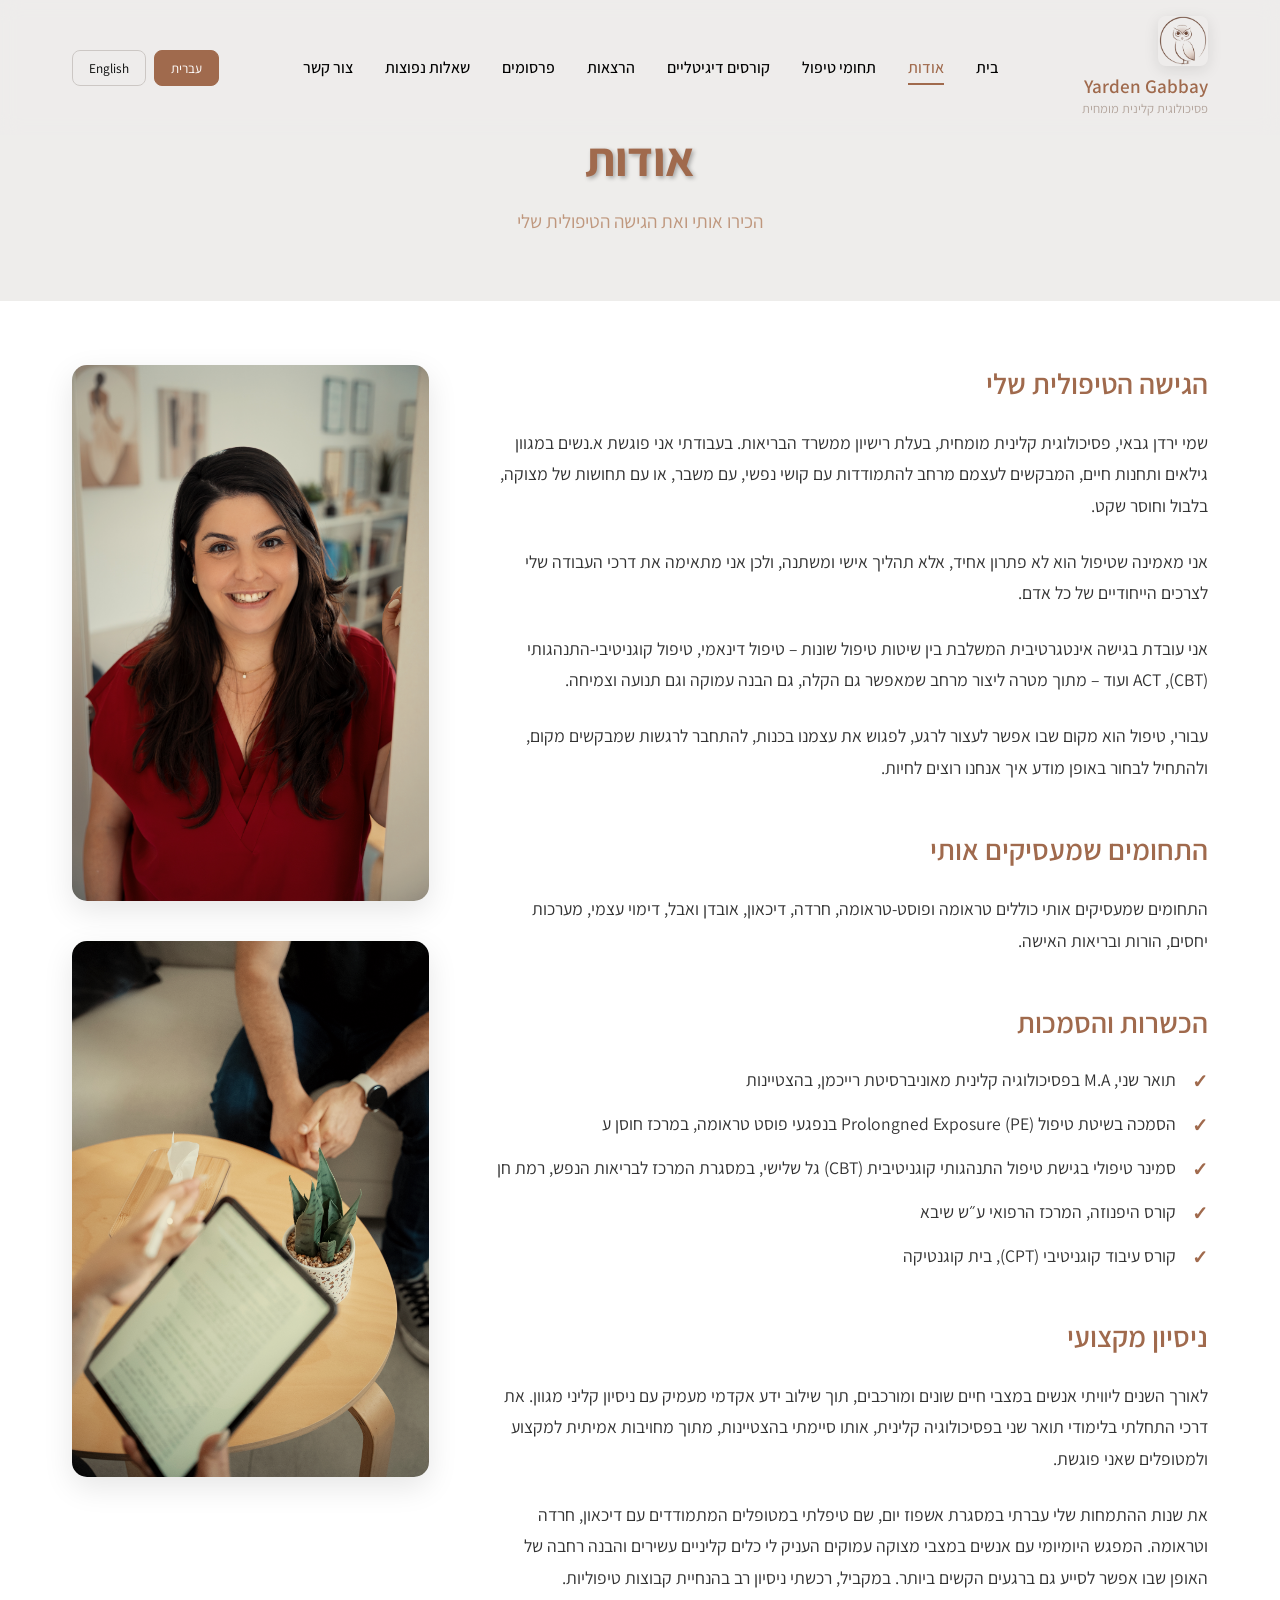
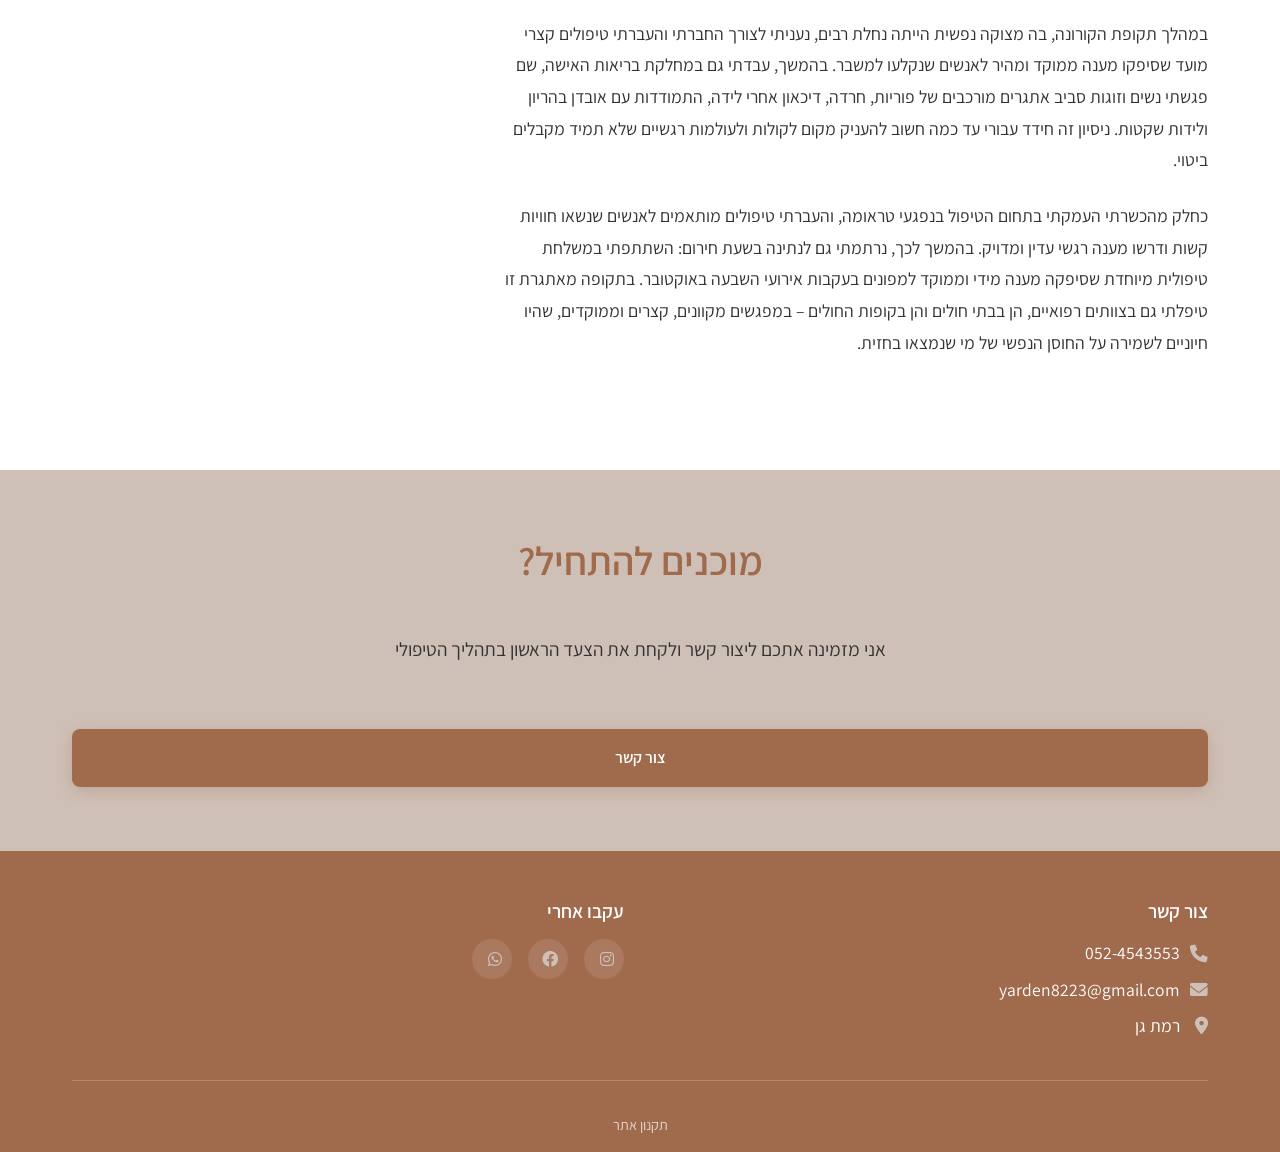
==== commit af1e8549: "remove newsletter" ====
--- a/about.html
+++ b/about.html
@@ -138,13 +138,7 @@
                         </a>
                     </div>
                 </div>
-                <div class="footer-section">
-                    <h4 data-en="Newsletter" data-he="ניוזלטר">ניוזלטר</h4>
-                    <form class="footer-newsletter">
-                        <input type="email" placeholder="אימייל" data-en-placeholder="Email" data-he-placeholder="אימייל" required>
-                        <button type="submit"><i class="fas fa-paper-plane"></i></button>
-                    </form>
-                </div>
+
             </div>
             <div class="footer-disclaimer">
                 <p><a href="terms.html" class="footer-link" data-en="Terms and Conditions" data-he="תקנון אתר">תקנון אתר</a></p>
--- a/assets/css/styles.css
+++ b/assets/css/styles.css
@@ -629,69 +629,7 @@
     transform: translateY(-2px);
 }
 
-/* Newsletter Section */
-.newsletter {
-    padding: var(--section-padding);
-    background: var(--accent-light);
-}
-
-.newsletter-content {
-    max-width: 600px;
-    margin: 0 auto;
-    text-align: center;
-}
-
-.newsletter-content h3 {
-    font-size: 2rem;
-    color: var(--accent-primary);
-    margin-bottom: 1rem;
-}
-
-.newsletter-content p {
-    font-size: 1.1rem;
-    margin-bottom: 2rem;
-    color: #333;
-}
-
-.newsletter-form {
-    display: flex;
-    gap: 1rem;
-    flex-wrap: wrap;
-    justify-content: center;
-}
-
-.newsletter-form input {
-    flex: 1;
-    min-width: 200px;
-    padding: 1rem;
-    border: 2px solid var(--border-color);
-    border-radius: var(--border-radius);
-    font-family: var(--font-hebrew);
-    font-size: 1rem;
-    transition: var(--transition);
-}
-
-.newsletter-form input:focus {
-    outline: none;
-    border-color: var(--accent-primary);
-}
-
-.newsletter-btn {
-    background: var(--accent-primary);
-    color: white;
-    border: none;
-    padding: 1rem 2rem;
-    border-radius: var(--border-radius);
-    font-family: var(--font-hebrew);
-    font-weight: 600;
-    cursor: pointer;
-    transition: var(--transition);
-}
-
-.newsletter-btn:hover {
-    background: var(--accent-hover);
-    transform: translateY(-2px);
-}
+
 
 /* Footer */
 .footer {
@@ -747,32 +685,7 @@
     transform: scale(1.1);
 }
 
-.footer-newsletter {
-    display: flex;
-    gap: 0.5rem;
-}
-
-.footer-newsletter input {
-    flex: 1;
-    padding: 0.8rem;
-    border: none;
-    border-radius: var(--border-radius);
-    font-family: var(--font-hebrew);
-}
-
-.footer-newsletter button {
-    background: var(--accent-light);
-    color: var(--accent-primary);
-    border: none;
-    padding: 0.8rem;
-    border-radius: var(--border-radius);
-    cursor: pointer;
-    transition: var(--transition);
-}
-
-.footer-newsletter button:hover {
-    background: white;
-}
+
 
 .footer-disclaimer {
     text-align: center;
@@ -902,13 +815,7 @@
         transform: rotate(-3deg);
     }
 
-    .newsletter-form {
-        flex-direction: column;
-    }
-
-    .newsletter-form input {
-        min-width: auto;
-    }
+
 
     .footer-content {
         grid-template-columns: 1fr;
@@ -1098,9 +1005,7 @@
     text-align: left;
 }
 
-[lang="en"] .newsletter-content {
-    text-align: left;
-}
+
 
 [lang="en"] .footer-content {
     flex-direction: row-reverse;
@@ -1367,63 +1272,7 @@
     font-size: 1.2rem;
 }
 
-.newsletter-signup {
-    background: var(--accent-light);
-    padding: 2rem;
-    border-radius: var(--border-radius);
-    margin-top: 2rem;
-}
-
-.newsletter-signup h3 {
-    color: var(--accent-primary);
-    font-size: 1.5rem;
-    margin-bottom: 1rem;
-}
-
-.newsletter-signup p {
-    color: #333;
-    margin-bottom: 1.5rem;
-}
-
-.courses-newsletter {
-    display: flex;
-    gap: 1rem;
-    flex-wrap: wrap;
-    justify-content: center;
-}
-
-.courses-newsletter input {
-    flex: 1;
-    min-width: 200px;
-    padding: 1rem;
-    border: 2px solid var(--border-color);
-    border-radius: var(--border-radius);
-    font-family: var(--font-hebrew);
-    font-size: 1rem;
-    transition: var(--transition);
-}
-
-.courses-newsletter input:focus {
-    outline: none;
-    border-color: var(--accent-primary);
-}
-
-.courses-newsletter .newsletter-btn {
-    background: var(--accent-primary);
-    color: white;
-    border: none;
-    padding: 1rem 2rem;
-    border-radius: var(--border-radius);
-    font-family: var(--font-hebrew);
-    font-weight: 600;
-    cursor: pointer;
-    transition: var(--transition);
-}
-
-.courses-newsletter .newsletter-btn:hover {
-    background: var(--accent-hover);
-    transform: translateY(-2px);
-}
+
 
 /* English Language Styles for Courses */
 [lang="en"] .features-list {
@@ -1447,45 +1296,7 @@
     text-align: center;
 }
 
-.lectures-newsletter {
-    display: flex;
-    gap: 1rem;
-    flex-wrap: wrap;
-    justify-content: center;
-}
-
-.lectures-newsletter input {
-    flex: 1;
-    min-width: 200px;
-    padding: 1rem;
-    border: 2px solid var(--border-color);
-    border-radius: var(--border-radius);
-    font-family: var(--font-hebrew);
-    font-size: 1rem;
-    transition: var(--transition);
-}
-
-.lectures-newsletter input:focus {
-    outline: none;
-    border-color: var(--accent-primary);
-}
-
-.lectures-newsletter .newsletter-btn {
-    background: var(--accent-primary);
-    color: white;
-    border: none;
-    padding: 1rem 2rem;
-    border-radius: var(--border-radius);
-    font-family: var(--font-hebrew);
-    font-weight: 600;
-    cursor: pointer;
-    transition: var(--transition);
-}
-
-.lectures-newsletter .newsletter-btn:hover {
-    background: var(--accent-hover);
-    transform: translateY(-2px);
-}
+
 
 /* Publications Page Styles */
 .publications-hero {
@@ -2618,7 +2429,7 @@
 } 
 
 /* Terms and Conditions Page Styles */
-.page-header {
+.terms-page .page-header {
     background: linear-gradient(135deg, var(--accent-primary), var(--accent-secondary));
     color: white;
     padding: 120px 0 4rem;
@@ -2627,7 +2438,7 @@
     overflow: hidden;
 }
 
-.page-header::before {
+.terms-page .page-header::before {
     content: '';
     position: absolute;
     top: 0;
@@ -2639,7 +2450,7 @@
     z-index: 1;
 }
 
-.page-header .container {
+.terms-page .page-header .container {
     position: relative;
     z-index: 2;
 }
@@ -2756,7 +2567,7 @@
 
 /* Responsive design for Terms page */
 @media (max-width: 768px) {
-    .page-header {
+    .terms-page .page-header {
         padding: 100px 0 3rem;
     }
     
@@ -2792,7 +2603,7 @@
 }
 
 @media (max-width: 480px) {
-    .page-header {
+    .terms-page .page-header {
         padding: 80px 0 2rem;
     }
     
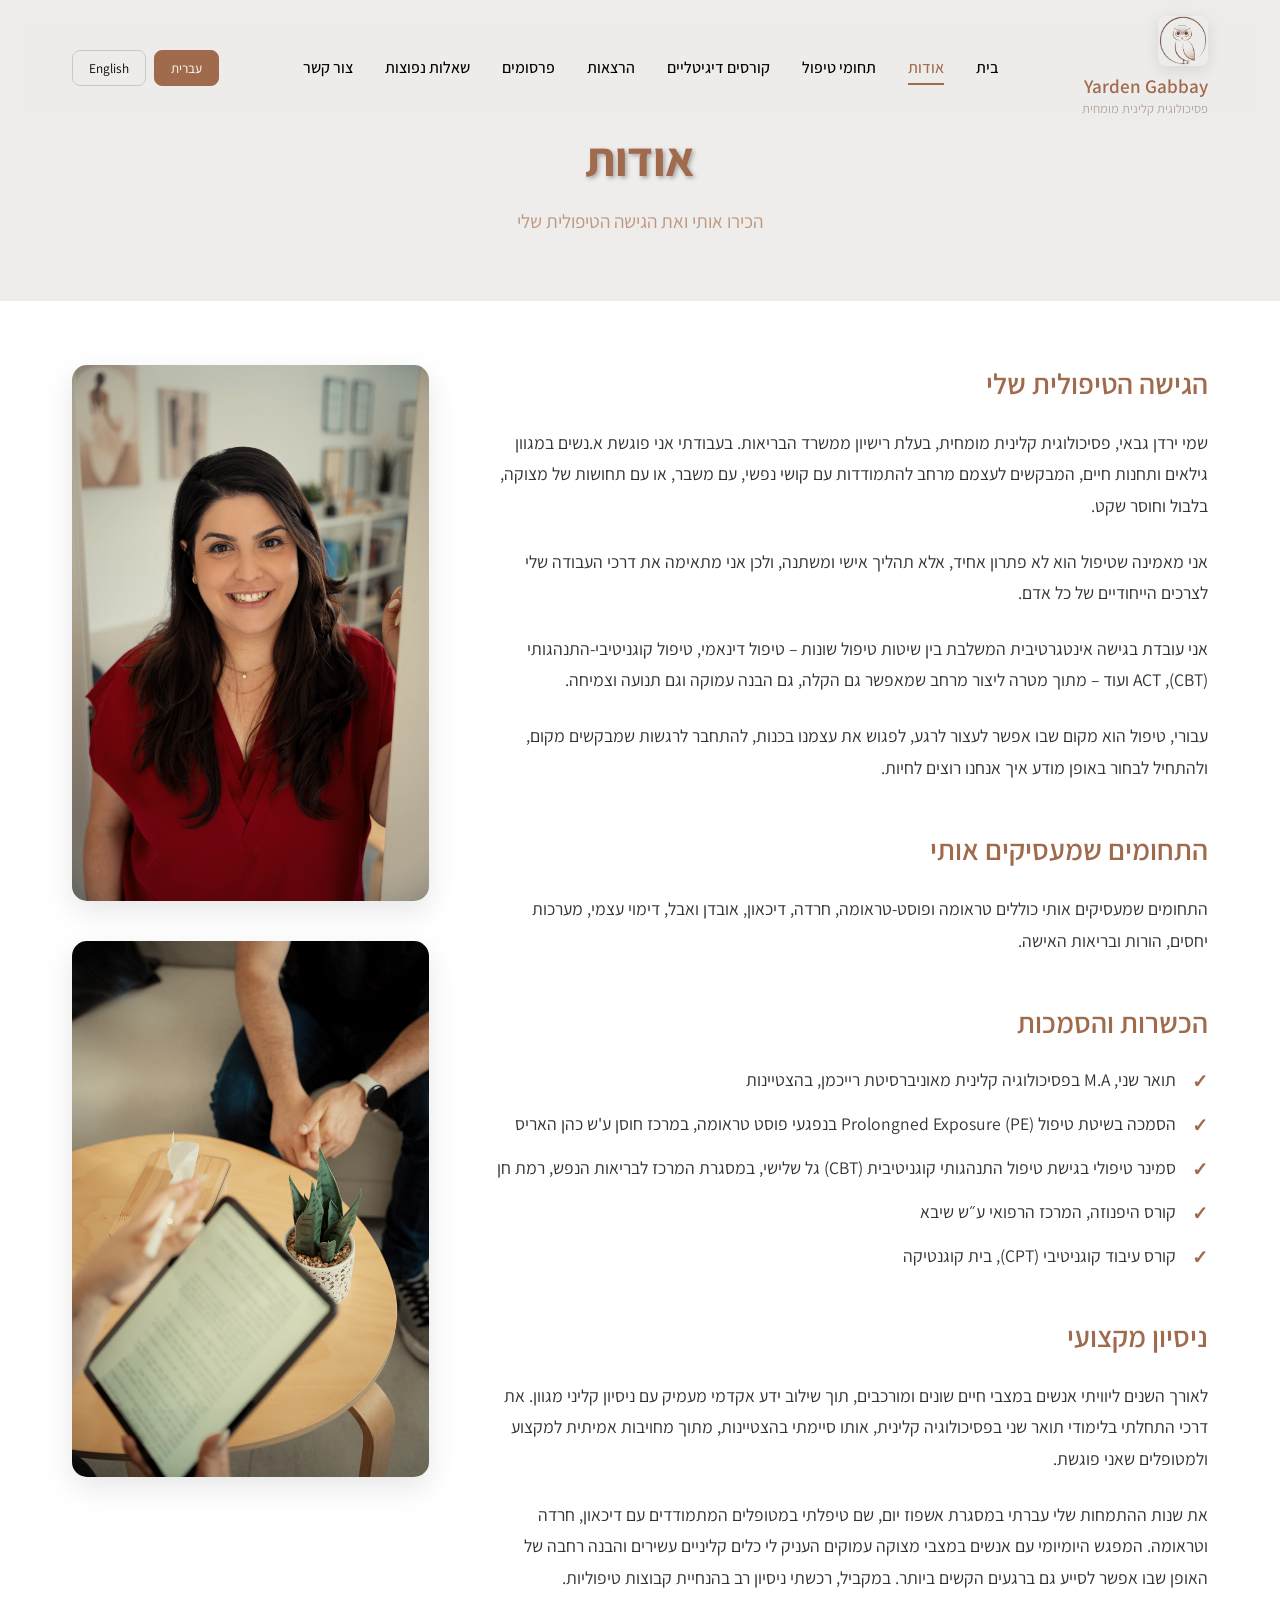
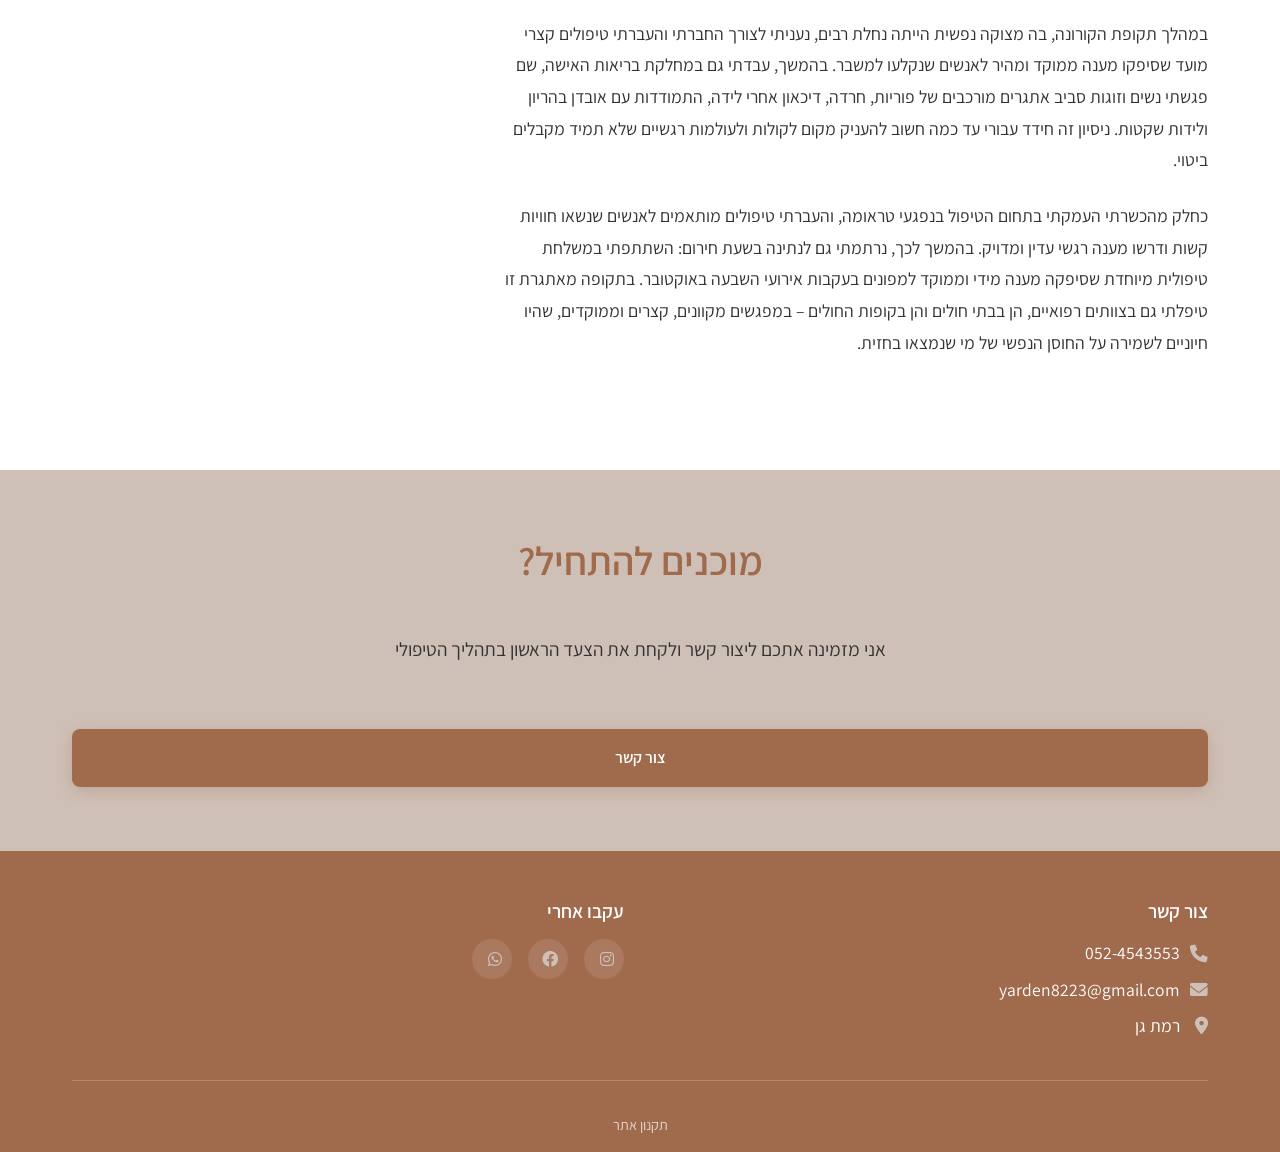
==== commit 755414bf: "fix tests" ====
--- a/about.html
+++ b/about.html
@@ -73,7 +73,7 @@
                         <h2 data-en="Certifications and Training" data-he="הכשרות והסמכות">הכשרות והסמכות</h2>
                         <ul class="credentials-list">
                             <li data-en="Master's degree, M.A in Clinical Psychology from Reichman University, with honors" data-he="תואר שני, M.A בפסיכולוגיה קלינית מאוניברסיטת רייכמן, בהצטיינות">תואר שני, M.A בפסיכולוגיה קלינית מאוניברסיטת רייכמן, בהצטיינות</li>
-                            <li data-en="Certification in Prolonged Exposure (PE) therapy for PTSD, Cohen-Harris Resilience Center" data-he="הסמכה בשיטת טיפול Prolongned Exposure (PE) בנפגעי פוסט טראומה, במרכז חוסן ע"ש כהן האריס">הסמכה בשיטת טיפול Prolongned Exposure (PE) בנפגעי פוסט טראומה, במרכז חוסן ע"ש כהן האריס</li>
+                            <li data-en="Certification in Prolonged Exposure (PE) therapy for PTSD, Cohen-Harris Resilience Center" data-he="הסמכה בשיטת טיפול Prolongned Exposure (PE) בנפגעי פוסט טראומה, במרכז חוסן ע'ש כהן האריס">הסמכה בשיטת טיפול Prolongned Exposure (PE) בנפגעי פוסט טראומה, במרכז חוסן ע"ש כהן האריס</li>
                             <li data-en="Clinical seminar in third-wave Cognitive Behavioral Therapy (CBT), at the Mental Health Center in Ramat Hen" data-he="סמינר טיפולי בגישת טיפול התנהגותי קוגניטיבית (CBT) גל שלישי, במסגרת המרכז לבריאות הנפש, רמת חן">סמינר טיפולי בגישת טיפול התנהגותי קוגניטיבית (CBT) גל שלישי, במסגרת המרכז לבריאות הנפש, רמת חן</li>
                             <li data-en="Medical Hypnosis Course, Sheba Medical Center" data-he="קורס היפנוזה, המרכז הרפואי ע״ש שיבא">קורס היפנוזה, המרכז הרפואי ע״ש שיבא</li>
                             <li data-en="Cognitive Processing Therapy (CPT) Course, Cognetica Institute" data-he="קורס עיבוד קוגניטיבי (CPT), בית קוגנטיקה">קורס עיבוד קוגניטיבי (CPT), בית קוגנטיקה</li>
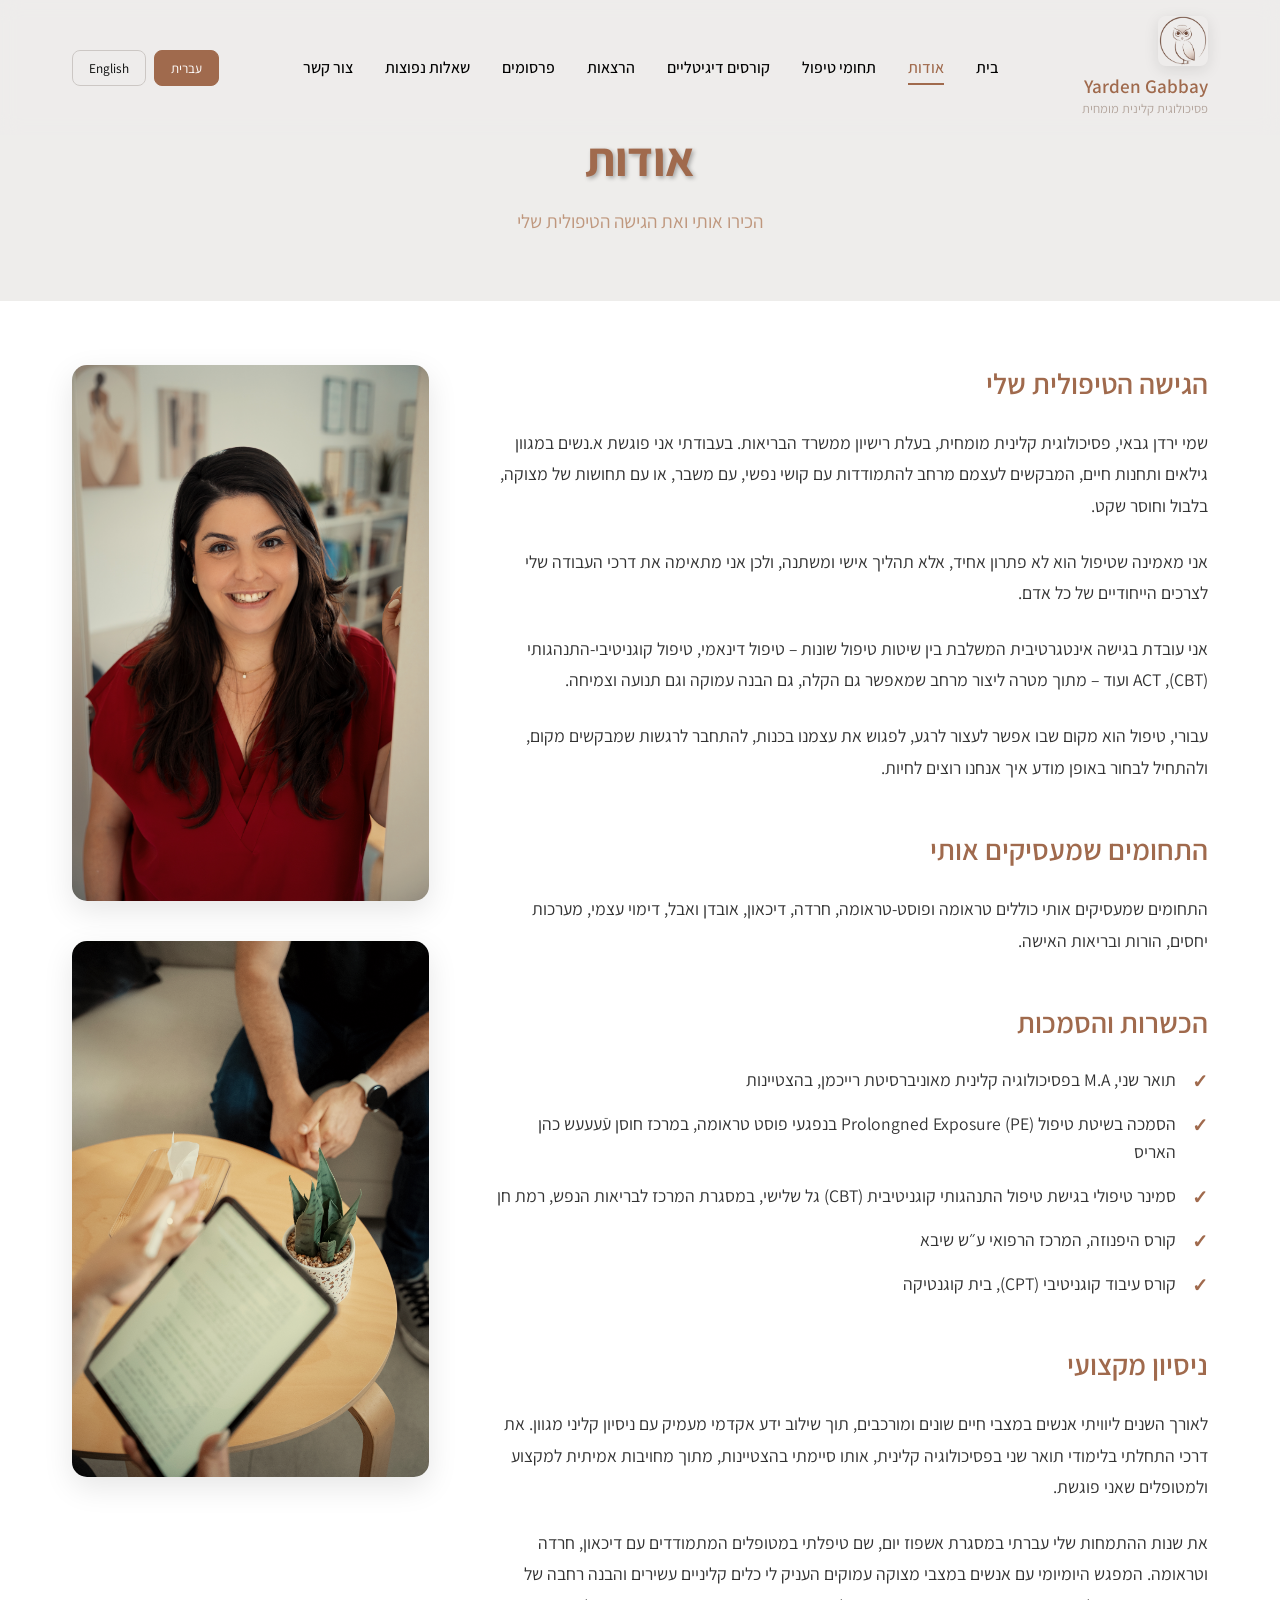
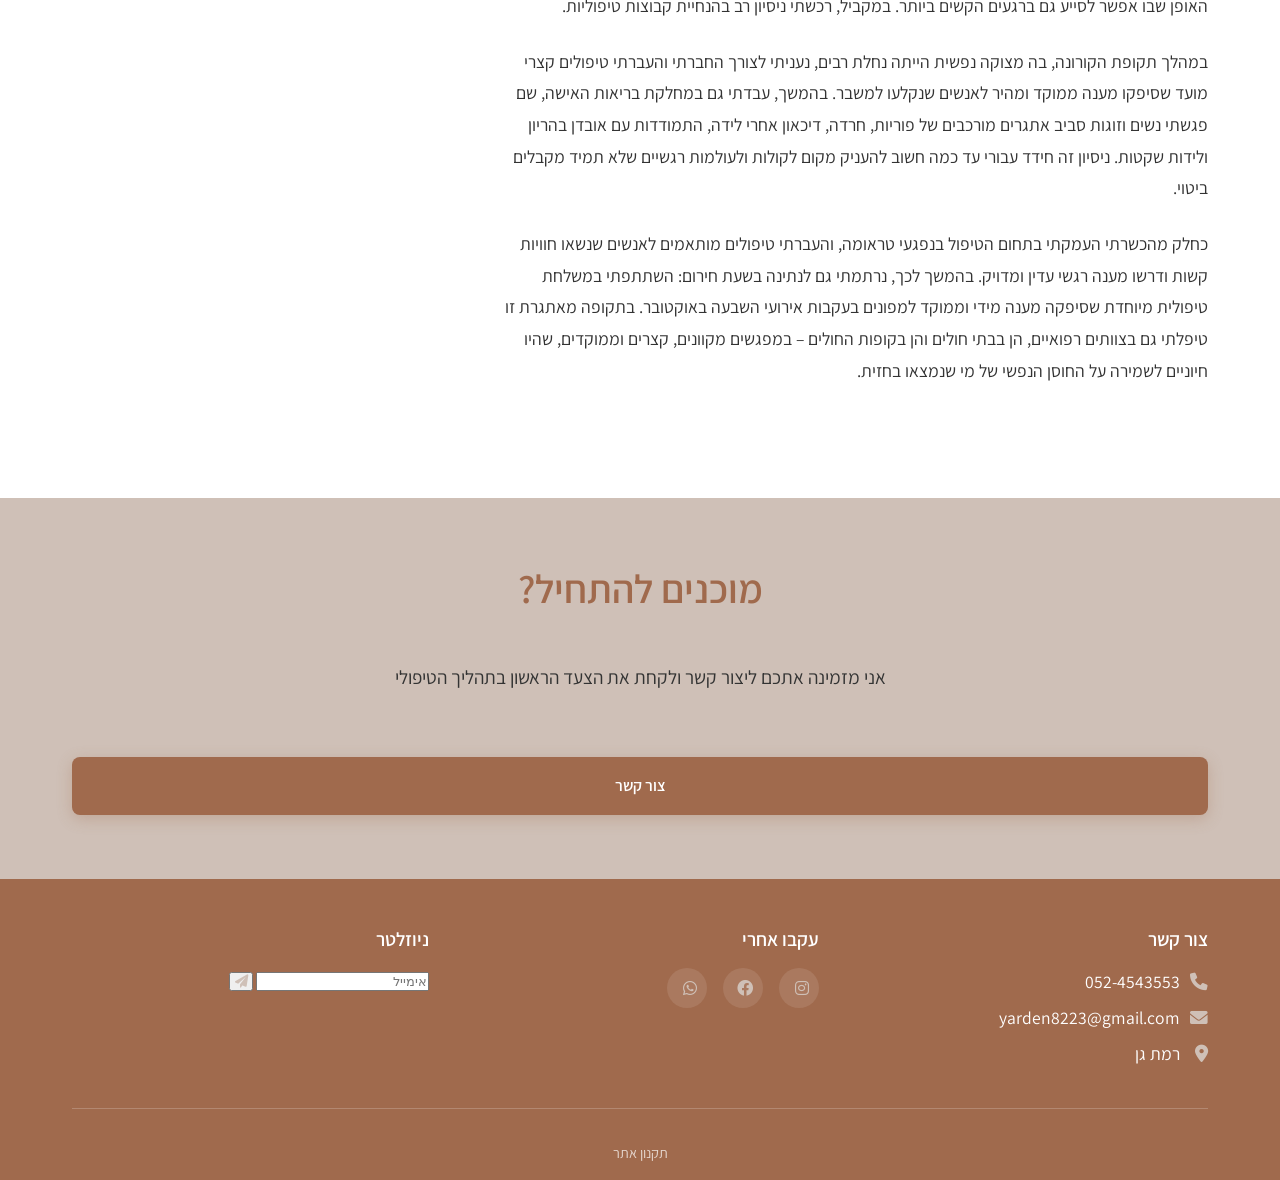
==== commit e89d90dd: "add vee to all pages" ====
--- a/about.html
+++ b/about.html
@@ -7,6 +7,64 @@
     <link rel="stylesheet" href="assets/css/styles.css">
     <link href="https://fonts.googleapis.com/css2?family=Assistant:wght@300;400;600;700&family=Lora:ital,wght@0,400;0,600;1,400&family=Open+Sans:wght@300;400;600&display=swap" rel="stylesheet">
     <link rel="stylesheet" href="https://cdnjs.cloudflare.com/ajax/libs/font-awesome/6.0.0/css/all.min.css">
+    <script>
+        window.args = {
+            sitekey   : '11dd73d4c0ea2bedcdd41e8923ac0d0f',
+            position  : 'Left',
+            container : '',
+            icon : '',
+            access : 'https://vee-crm.com',
+            styles : {
+                primary_color: '#b99134',
+                secondary_color: '#fcecc8',
+                background_color: '#f6f6f6',
+                primary_text_color: '#636363',
+                headers_text_color: '#efc7a7',
+                primary_font_size: 14,
+                slider_left_color:  '#ce9162',
+                slider_right_color:  '#170a01',
+                icon_vertical_position: 'top',
+                icon_offset_top: 100,
+                icon_offset_bottom: 0,
+                highlight_focus_color: '#e3c47b',
+                toggler_icon_color: '#ffffff',
+            },
+            links : {
+                acc_policy: '',
+                additional_link: 'https://vee.co.il/pricing/'
+            },
+            options : {
+                open: false,
+                aaa: false,
+                hide_tablet: false,
+                hide_mobile: false,
+                button_size_tablet: 44,
+                button_size_mobile: 34,
+                position_tablet: 'Right',
+                position_mobile: 'Right',
+                icon_vertical_position_tablet: 'top',
+                icon_vertical_position_mobile: 'top',
+                icon_offset_top_tablet: 100,
+                icon_offset_bottom_tablet: 0,
+                icon_offset_top_mobile: 100,
+                icon_offset_bottom_mobile: 0,
+                keyboard_shortcut: true,
+                hide_purchase_link: false,
+                display_checkmark_icon: false,
+                active_toggler_color: '#118f38'
+            },
+            exclude : []
+        };
+        
+        (function(doc, head, body){
+            var embed = doc.createElement('script');
+            embed.src = window.args['access'] + '/js/';
+            embed.defer = true;
+            embed.crossOrigin = 'anonymous';
+            embed.setAttribute('data-cfasync', true );
+            body? body.appendChild(embed) : head.appendChild(embed);
+        })(document, document.head, document.body);
+        </script>
 </head>
 <body>
     <!-- Navigation -->
@@ -73,7 +131,7 @@
                         <h2 data-en="Certifications and Training" data-he="הכשרות והסמכות">הכשרות והסמכות</h2>
                         <ul class="credentials-list">
                             <li data-en="Master's degree, M.A in Clinical Psychology from Reichman University, with honors" data-he="תואר שני, M.A בפסיכולוגיה קלינית מאוניברסיטת רייכמן, בהצטיינות">תואר שני, M.A בפסיכולוגיה קלינית מאוניברסיטת רייכמן, בהצטיינות</li>
-                            <li data-en="Certification in Prolonged Exposure (PE) therapy for PTSD, Cohen-Harris Resilience Center" data-he="הסמכה בשיטת טיפול Prolongned Exposure (PE) בנפגעי פוסט טראומה, במרכז חוסן ע'ש כהן האריס">הסמכה בשיטת טיפול Prolongned Exposure (PE) בנפגעי פוסט טראומה, במרכז חוסן ע"ש כהן האריס</li>
+                            <li data-en="Certification in Prolonged Exposure (PE) therapy for PTSD, Cohen-Harris Resilience Center" data-he="הסמכה בשיטת טיפול Prolongned Exposure (PE) בנפגעי פוסט טראומה, במרכז חוסן עֿעעעש כהן האריס">הסמכה בשיטת טיפול Prolongned Exposure (PE) בנפגעי פוסט טראומה, במרכז חוסן ע"ש כהן האריס</li>
                             <li data-en="Clinical seminar in third-wave Cognitive Behavioral Therapy (CBT), at the Mental Health Center in Ramat Hen" data-he="סמינר טיפולי בגישת טיפול התנהגותי קוגניטיבית (CBT) גל שלישי, במסגרת המרכז לבריאות הנפש, רמת חן">סמינר טיפולי בגישת טיפול התנהגותי קוגניטיבית (CBT) גל שלישי, במסגרת המרכז לבריאות הנפש, רמת חן</li>
                             <li data-en="Medical Hypnosis Course, Sheba Medical Center" data-he="קורס היפנוזה, המרכז הרפואי ע״ש שיבא">קורס היפנוזה, המרכז הרפואי ע״ש שיבא</li>
                             <li data-en="Cognitive Processing Therapy (CPT) Course, Cognetica Institute" data-he="קורס עיבוד קוגניטיבי (CPT), בית קוגנטיקה">קורס עיבוד קוגניטיבי (CPT), בית קוגנטיקה</li>
@@ -138,7 +196,13 @@
                         </a>
                     </div>
                 </div>
-
+                <div class="footer-section">
+                    <h4 data-en="Newsletter" data-he="ניוזלטר">ניוזלטר</h4>
+                    <form class="footer-newsletter">
+                        <input type="email" placeholder="אימייל" data-en-placeholder="Email" data-he-placeholder="אימייל" required>
+                        <button type="submit"><i class="fas fa-paper-plane"></i></button>
+                    </form>
+                </div>
             </div>
             <div class="footer-disclaimer">
                 <p><a href="terms.html" class="footer-link" data-en="Terms and Conditions" data-he="תקנון אתר">תקנון אתר</a></p>
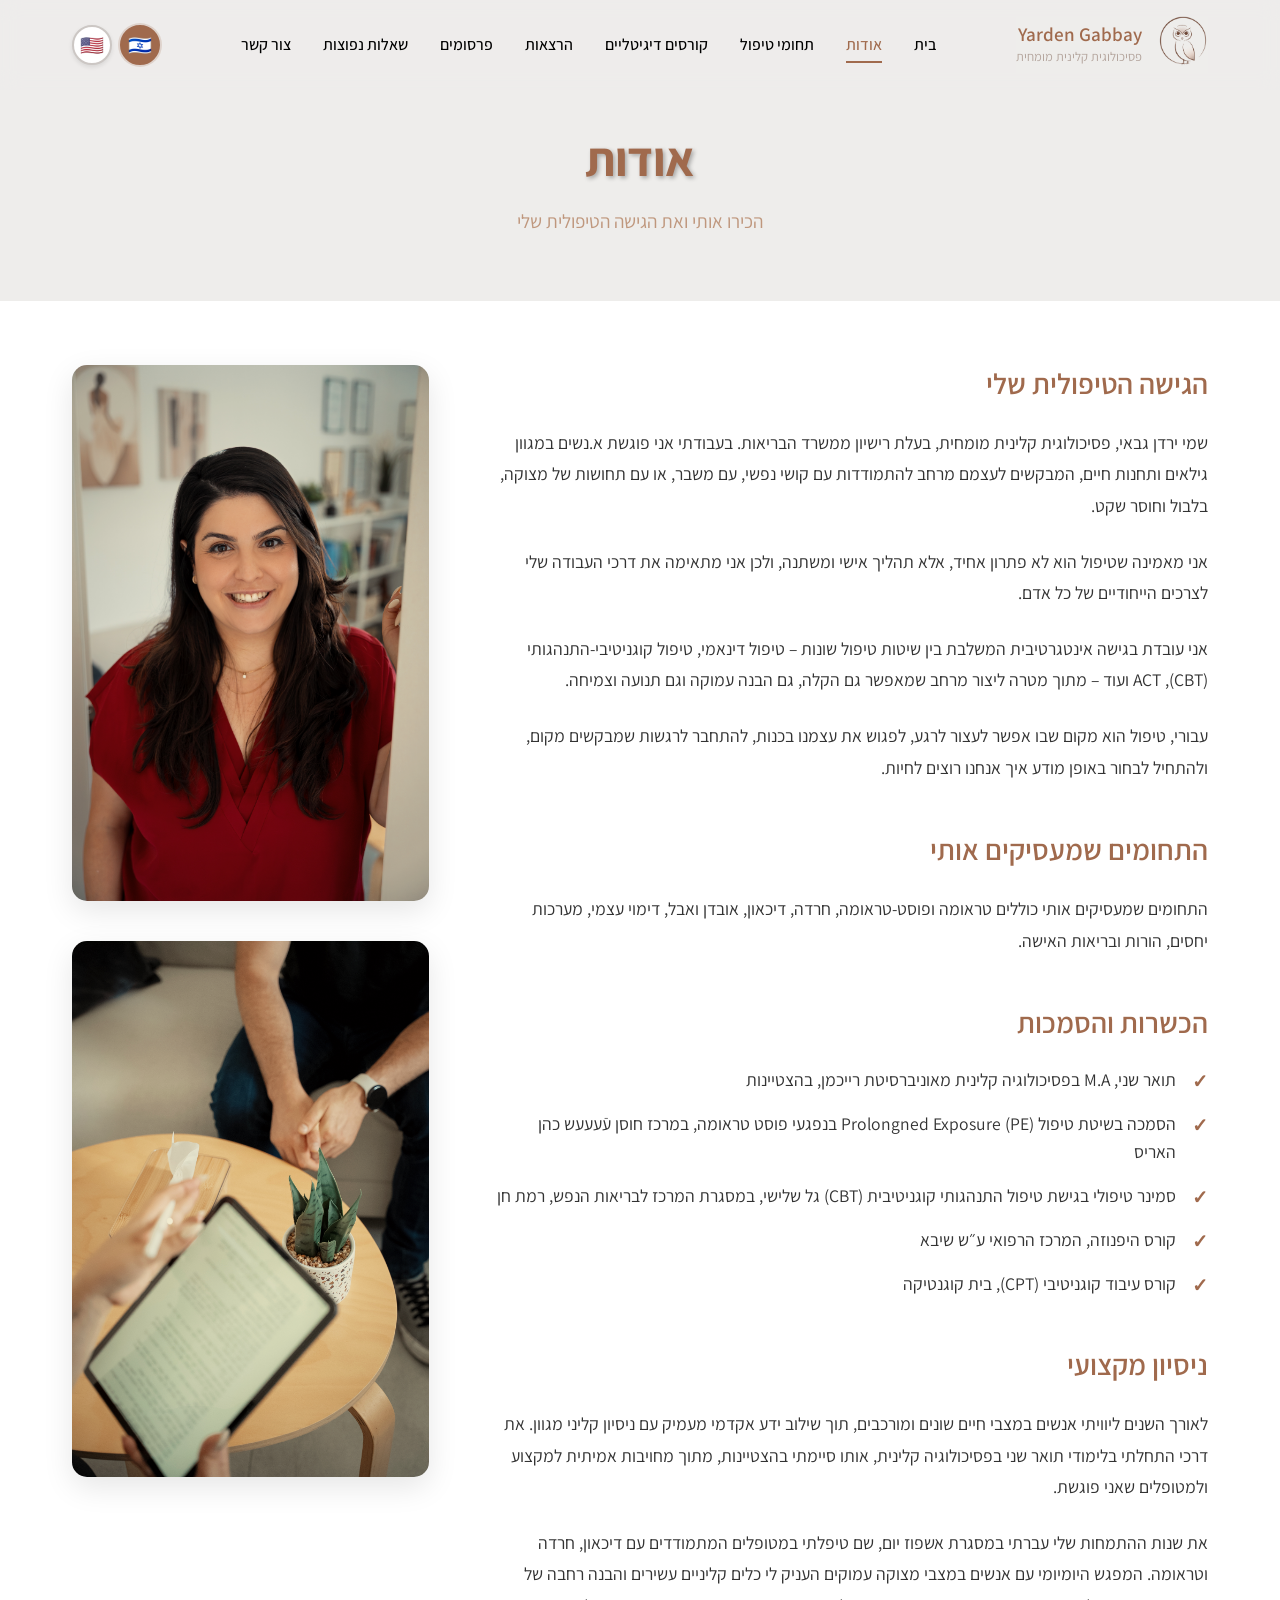
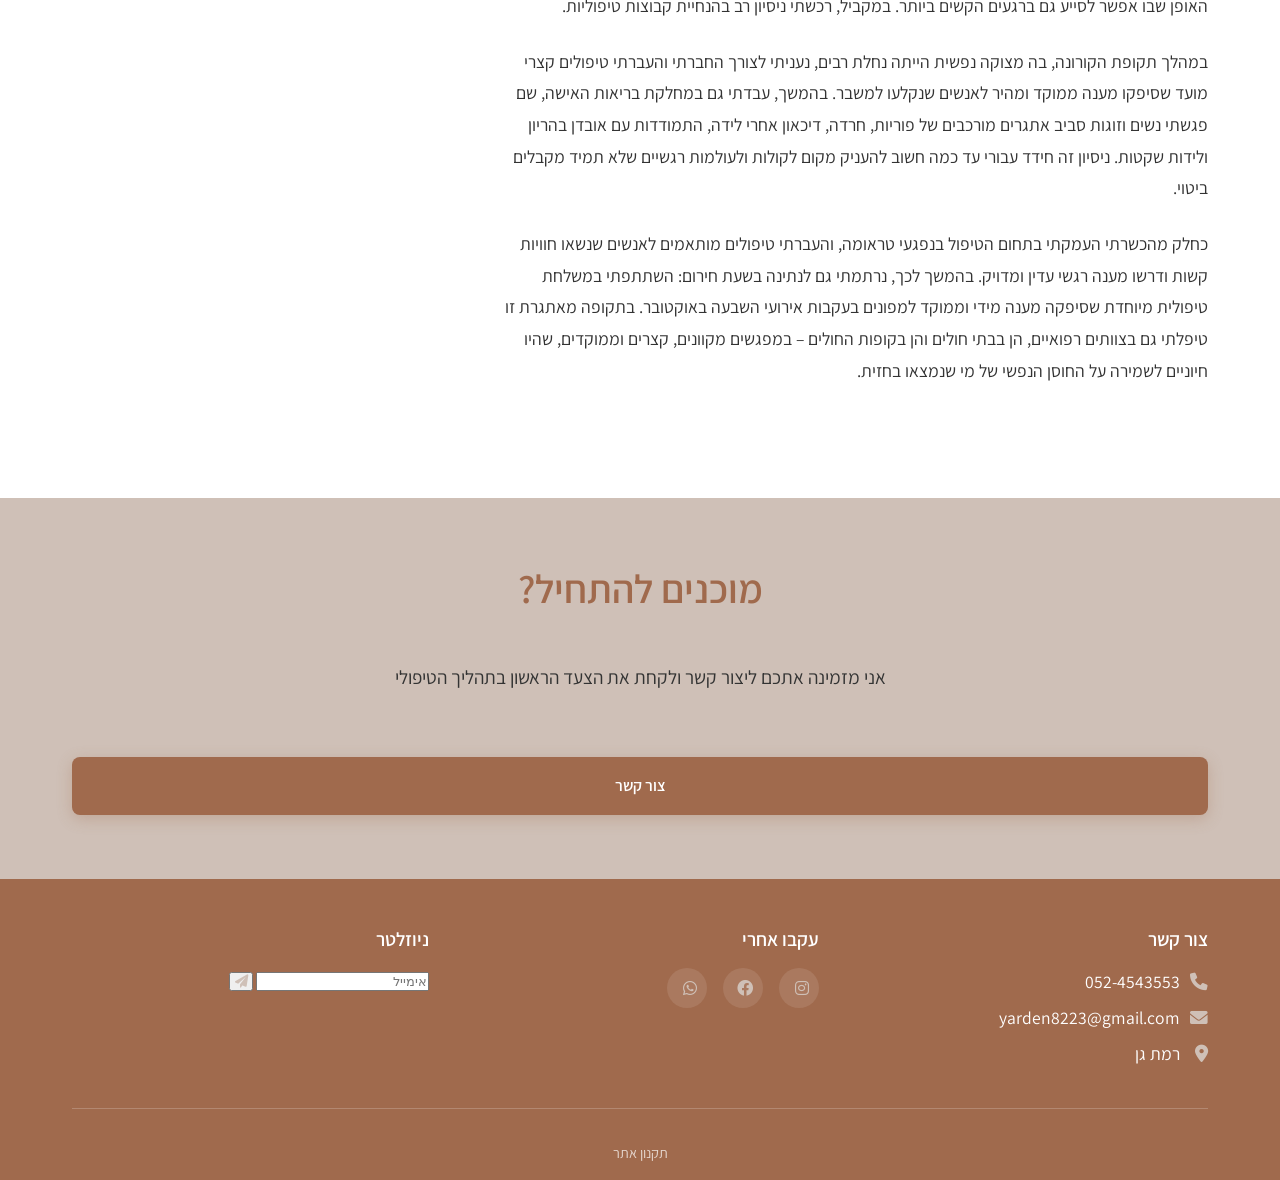
==== commit 7f0db5d5: "changes" ====
--- a/about.html
+++ b/about.html
@@ -4,6 +4,18 @@
     <meta charset="UTF-8">
     <meta name="viewport" content="width=device-width, initial-scale=1.0">
     <title>אודות - ירדן גבאי | About - Yarden Gabbay</title>
+    <meta name="description" content="הכירו את ירדן גבאי - פסיכולוגית קלינית מומחית עם תואר שני בהצטיינות. התמחות בטיפול בחרדה, דיכאון, טראומה, הדרכת הורים ובריאות האישה. ניסיון עשיר במרכזי בריאות הנפש.">
+    <meta name="keywords" content="אודות ירדן גבאי, פסיכולוגית קלינית, תואר שני, התמחות, ניסיון מקצועי, CBT, ACT, טיפול פסיכודינמי">
+    <meta name="robots" content="index, follow">
+    <link rel="canonical" href="https://yardengabbay.com/about.html">
+    
+    <!-- Open Graph Meta Tags -->
+    <meta property="og:title" content="אודות ירדן גבאי - פסיכולוגית קלינית מומחית">
+    <meta property="og:description" content="הכירו את ירדן גבאי - פסיכולוגית קלינית מומחית עם תואר שני בהצטיינות. התמחות בטיפול בחרדה, דיכאון, טראומה, הדרכת הורים ובריאות האישה.">
+    <meta property="og:image" content="https://yardengabbay.com/assets/images/red-door.jpg">
+    <meta property="og:url" content="https://yardengabbay.com/about.html">
+    <meta property="og:type" content="profile">
+    
     <link rel="stylesheet" href="assets/css/styles.css">
     <link href="https://fonts.googleapis.com/css2?family=Assistant:wght@300;400;600;700&family=Lora:ital,wght@0,400;0,600;1,400&family=Open+Sans:wght@300;400;600&display=swap" rel="stylesheet">
     <link rel="stylesheet" href="https://cdnjs.cloudflare.com/ajax/libs/font-awesome/6.0.0/css/all.min.css">
@@ -93,8 +105,8 @@
                 <span class="bar"></span>
             </div>
             <div class="language-toggle">
-                <button class="lang-btn active" data-lang="he">עברית</button>
-                <button class="lang-btn" data-lang="en">English</button>
+                <button class="lang-btn flag-btn active" data-lang="he" title="עברית">🇮🇱</button>
+                <button class="lang-btn flag-btn" data-lang="en" title="English">🇺🇸</button>
             </div>
         </div>
     </nav>
--- a/assets/css/styles.css
+++ b/assets/css/styles.css
@@ -349,10 +349,6 @@
     align-items: center;
 }
 
-.nav-logo .logo-img {
-    height: 50px;
-    width: auto;
-}
 
 .nav-menu {
     display: flex;
@@ -423,6 +419,31 @@
     background: var(--accent-primary);
     color: white;
     border-color: var(--accent-primary);
+}
+
+/* Flag button styles */
+.flag-btn {
+    width: 40px;
+    height: 40px;
+    padding: 0;
+    border-radius: 50%;
+    display: flex;
+    align-items: center;
+    justify-content: center;
+    font-size: 1.2rem;
+    border: 2px solid var(--border-color);
+    background: white;
+    box-shadow: 0 2px 4px rgba(0, 0, 0, 0.1);
+}
+
+.flag-btn:hover {
+    transform: scale(1.1);
+    box-shadow: 0 4px 8px rgba(0, 0, 0, 0.15);
+}
+
+.flag-btn.active {
+    border-color: var(--accent-primary);
+    box-shadow: 0 0 0 2px rgba(160, 106, 77, 0.2);
 }
 
 /* Hero Section */
@@ -2038,11 +2059,31 @@
 }
 
 /* Logo and Navigation Enhancements */
+.nav-logo {
+    display: flex;
+    align-items: center;
+    gap: 1rem;
+    background: var(--bg-primary);
+    padding: 0;
+    border: none;
+    border-radius: 0;
+}
+
 .logo-image {
     height: 50px;
     width: auto;
     transition: all 0.3s ease;
     animation: fadeInUp 0.6s ease forwards;
+    object-fit: contain;
+    object-position: center;
+    max-width: none !important;
+    border-radius: 0 !important;
+    box-shadow: none !important;
+    filter: none !important;
+    background: var(--bg-primary) !important;
+    border: none !important;
+    padding: 0 !important;
+    margin: 0 !important;
 }
 
 .logo-image:hover {
@@ -2066,6 +2107,15 @@
     height: 40px;
     width: auto;
     margin-bottom: 1rem;
+    object-fit: contain;
+    object-position: center;
+    max-width: none !important;
+    border-radius: 0 !important;
+    box-shadow: none !important;
+    filter: none !important;
+    background: var(--bg-primary) !important;
+    border: none !important;
+    padding: 0 !important;
 }
 
 /* Language Toggle Enhancements */
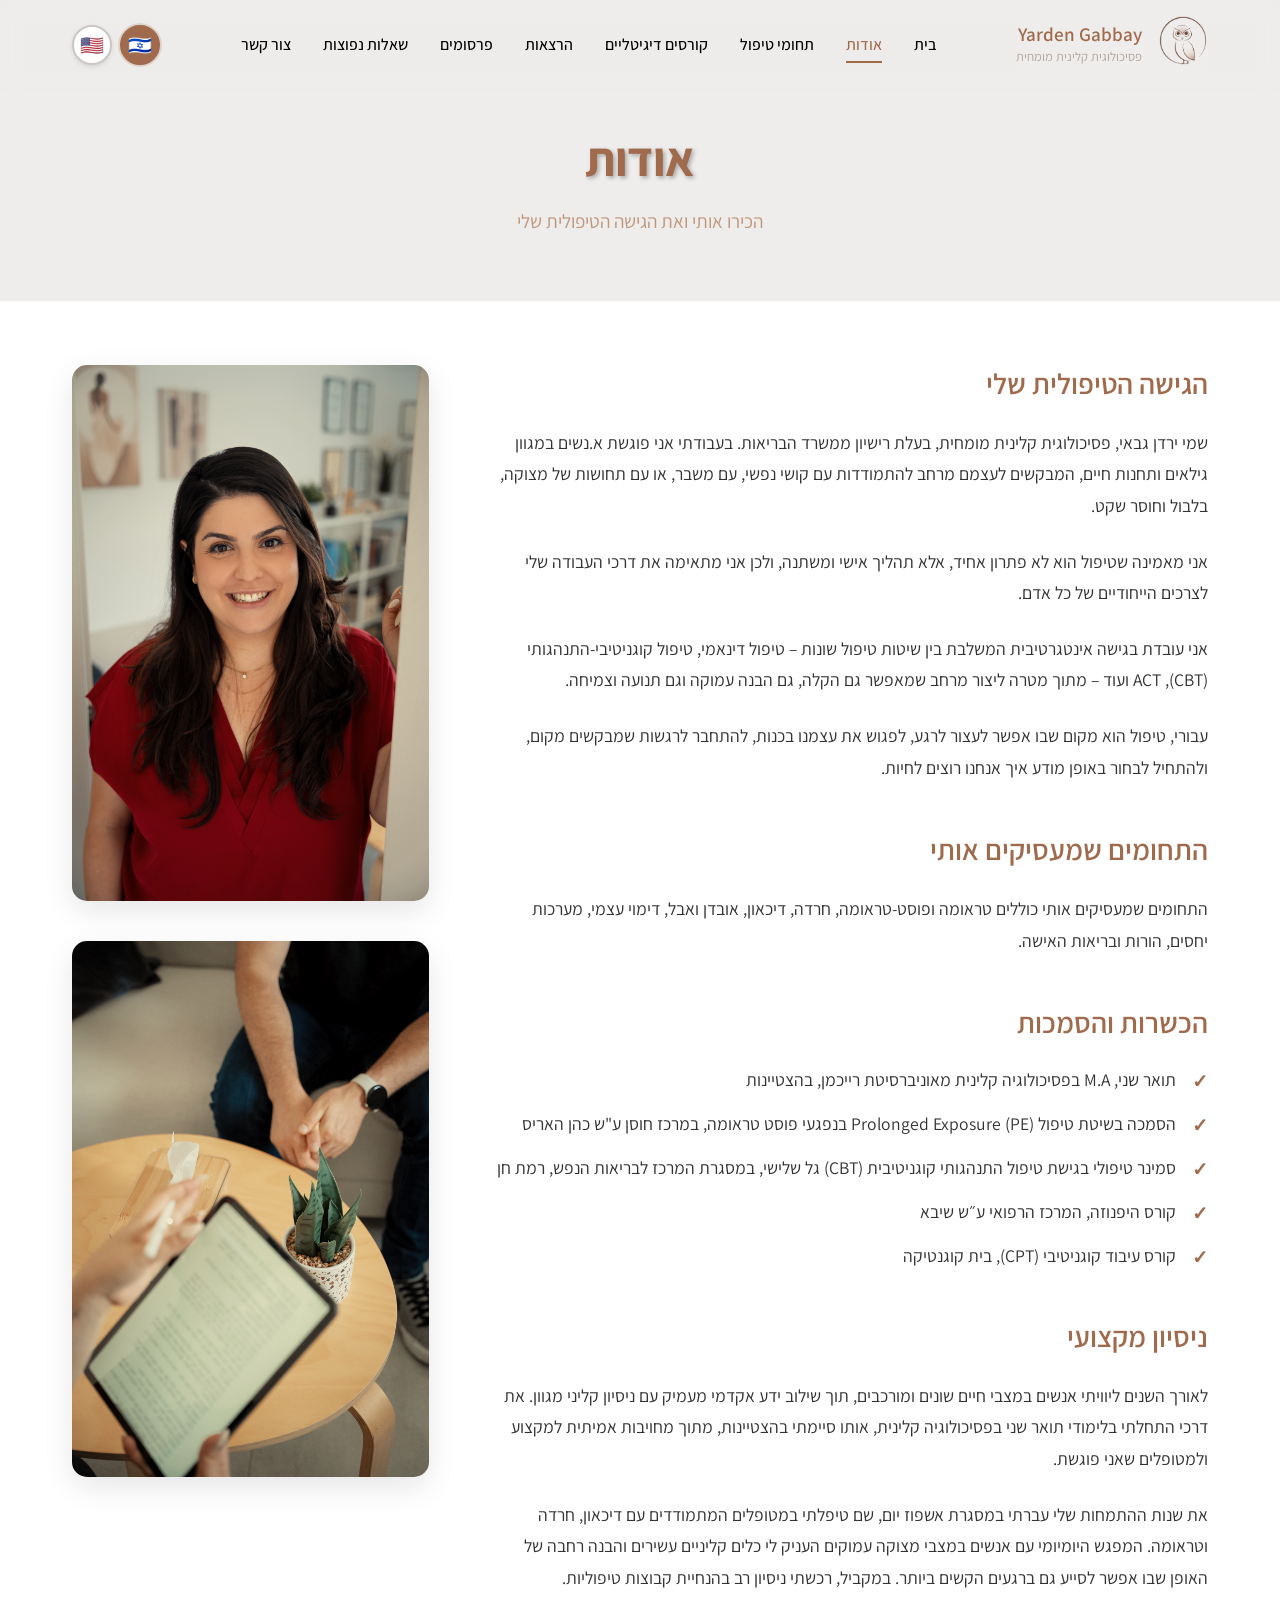
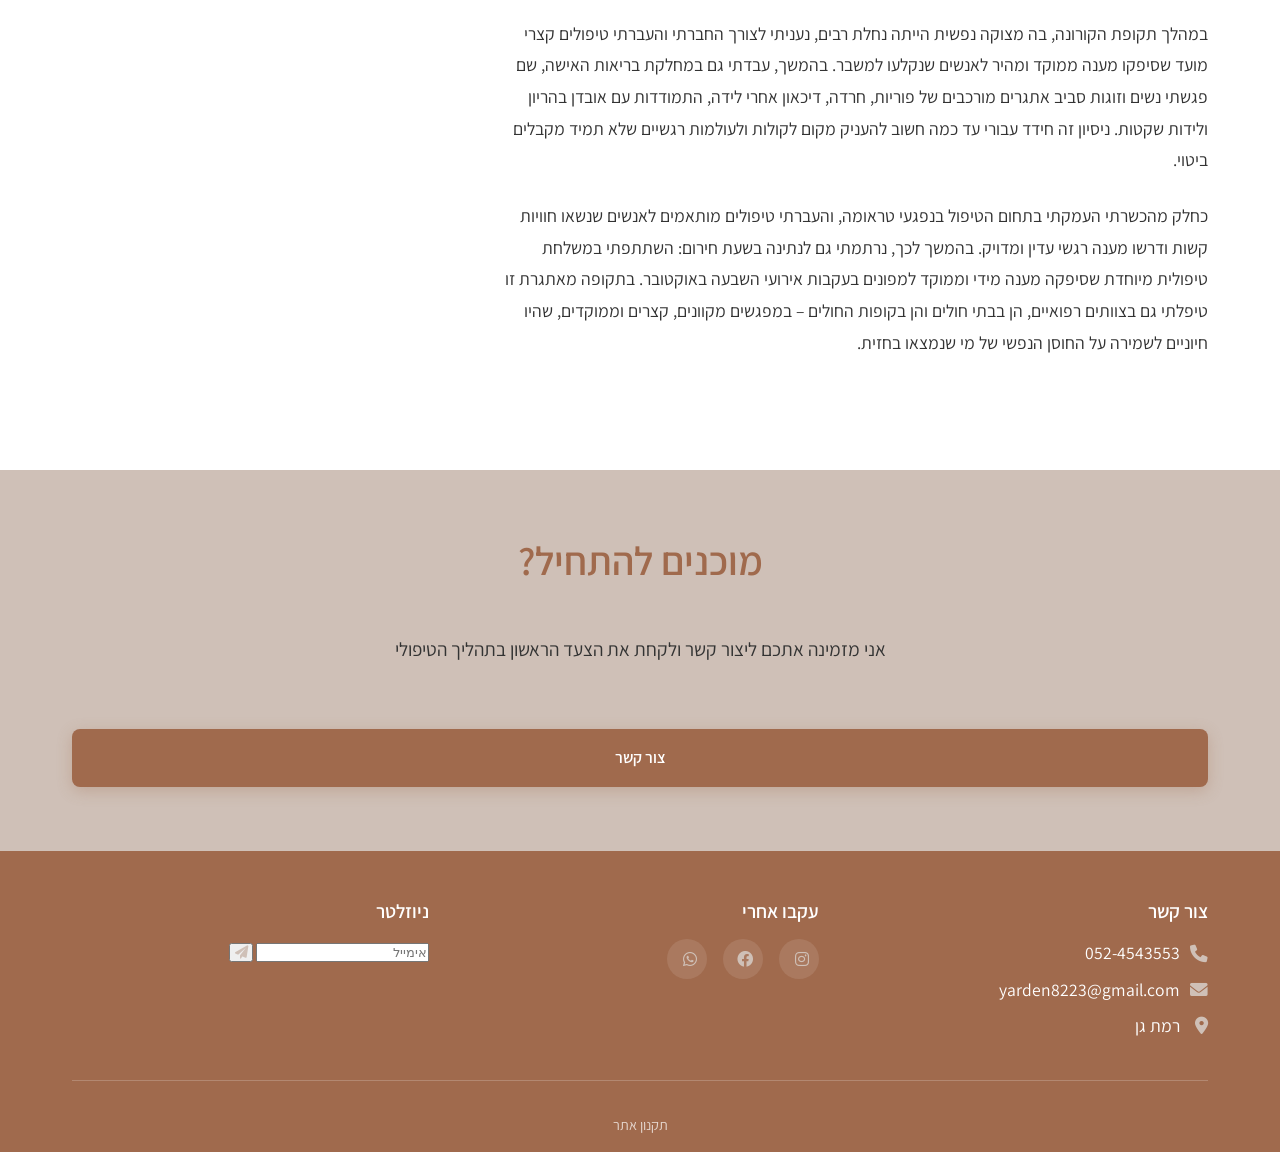
==== commit 1a73a915: "fix 2 smalls things" ====
--- a/about.html
+++ b/about.html
@@ -143,7 +143,7 @@
                         <h2 data-en="Certifications and Training" data-he="הכשרות והסמכות">הכשרות והסמכות</h2>
                         <ul class="credentials-list">
                             <li data-en="Master's degree, M.A in Clinical Psychology from Reichman University, with honors" data-he="תואר שני, M.A בפסיכולוגיה קלינית מאוניברסיטת רייכמן, בהצטיינות">תואר שני, M.A בפסיכולוגיה קלינית מאוניברסיטת רייכמן, בהצטיינות</li>
-                            <li data-en="Certification in Prolonged Exposure (PE) therapy for PTSD, Cohen-Harris Resilience Center" data-he="הסמכה בשיטת טיפול Prolongned Exposure (PE) בנפגעי פוסט טראומה, במרכז חוסן עֿעעעש כהן האריס">הסמכה בשיטת טיפול Prolongned Exposure (PE) בנפגעי פוסט טראומה, במרכז חוסן ע"ש כהן האריס</li>
+                            <li data-en="Certification in Prolonged Exposure (PE) therapy for PTSD, Cohen-Harris Resilience Center" data-he="הסמכה בשיטת טיפול Prolonged Exposure (PE) בנפגעי פוסט טראומה, במרכז חוסן ע&quot;ש כהן האריס">הסמכה בשיטת טיפול Prolonged Exposure (PE) בנפגעי פוסט טראומה, במרכז חוסן ע&quot;ש כהן האריס</li>
                             <li data-en="Clinical seminar in third-wave Cognitive Behavioral Therapy (CBT), at the Mental Health Center in Ramat Hen" data-he="סמינר טיפולי בגישת טיפול התנהגותי קוגניטיבית (CBT) גל שלישי, במסגרת המרכז לבריאות הנפש, רמת חן">סמינר טיפולי בגישת טיפול התנהגותי קוגניטיבית (CBT) גל שלישי, במסגרת המרכז לבריאות הנפש, רמת חן</li>
                             <li data-en="Medical Hypnosis Course, Sheba Medical Center" data-he="קורס היפנוזה, המרכז הרפואי ע״ש שיבא">קורס היפנוזה, המרכז הרפואי ע״ש שיבא</li>
                             <li data-en="Cognitive Processing Therapy (CPT) Course, Cognetica Institute" data-he="קורס עיבוד קוגניטיבי (CPT), בית קוגנטיקה">קורס עיבוד קוגניטיבי (CPT), בית קוגנטיקה</li>
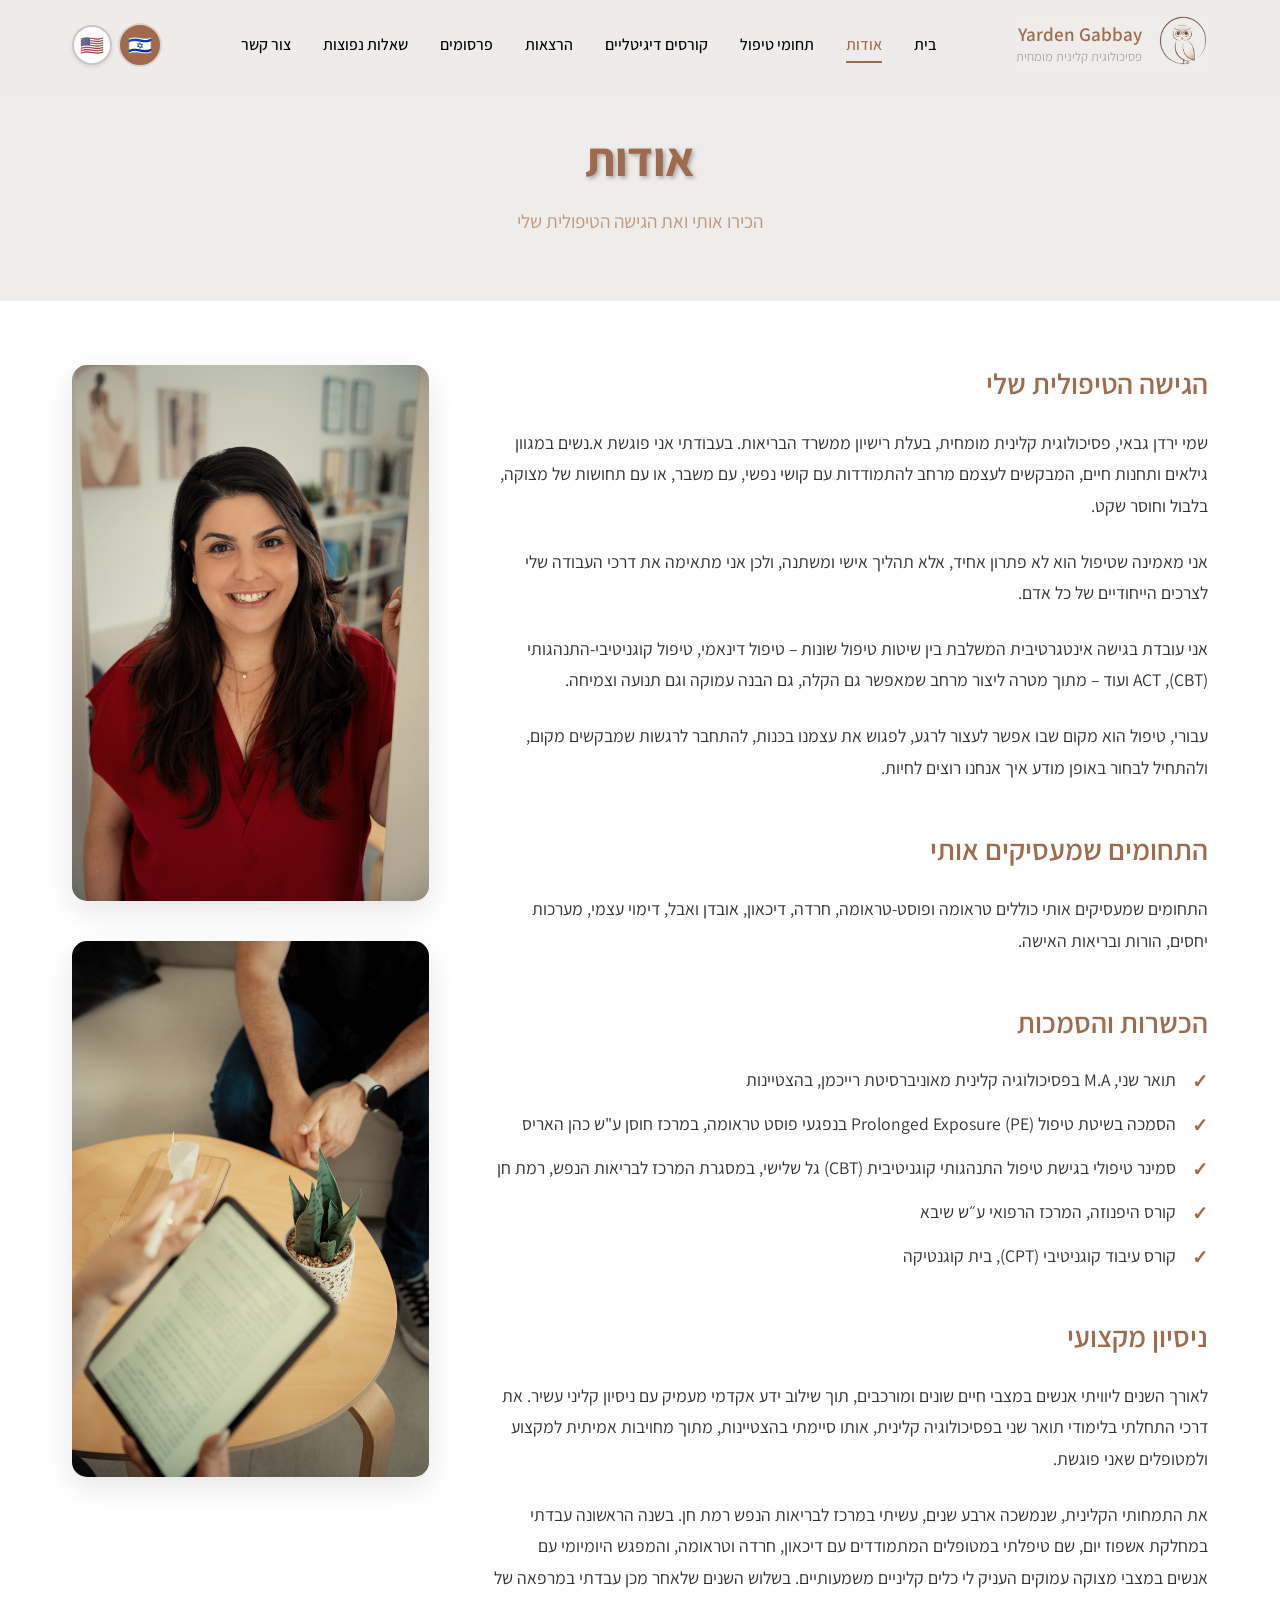
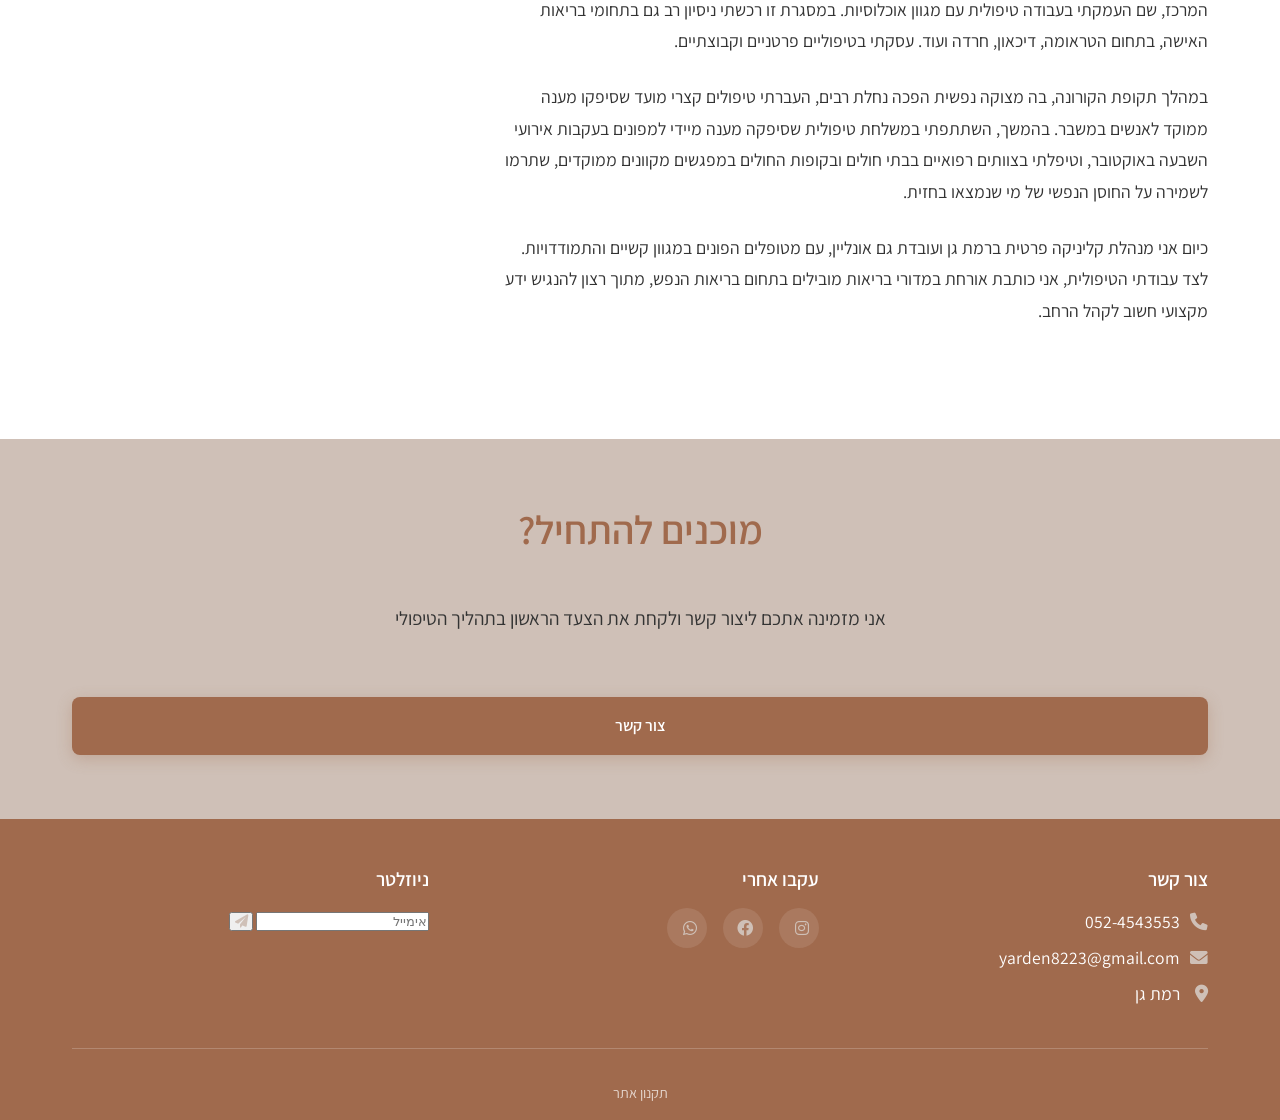
==== commit d2694c68: "Update professional experience section in about page with enhanced details on clinical internship, C" ====
--- a/about.html
+++ b/about.html
@@ -152,10 +152,10 @@
 
                     <div class="about-section">
                         <h2 data-en="Professional Experience" data-he="ניסיון מקצועי">ניסיון מקצועי</h2>
-                        <p data-en="Over the years, I have accompanied individuals through diverse and complex life situations, combining in-depth academic knowledge with broad clinical experience. My professional path began with a Master's degree in Clinical Psychology, which I completed with honors, driven by a genuine commitment to my profession and to the people I work with." data-he="לאורך השנים ליוויתי אנשים במצבי חיים שונים ומורכבים, תוך שילוב ידע אקדמי מעמיק עם ניסיון קליני מגוון. את דרכי התחלתי בלימודי תואר שני בפסיכולוגיה קלינית, אותו סיימתי בהצטיינות, מתוך מחויבות אמיתית למקצוע ולמטופלים שאני פוגשת.">לאורך השנים ליוויתי אנשים במצבי חיים שונים ומורכבים, תוך שילוב ידע אקדמי מעמיק עם ניסיון קליני מגוון. את דרכי התחלתי בלימודי תואר שני בפסיכולוגיה קלינית, אותו סיימתי בהצטיינות, מתוך מחויבות אמיתית למקצוע ולמטופלים שאני פוגשת.</p>
-                        <p data-en="I completed my clinical internship in a Day Hospital unit, where I worked with patients struggling with depression, anxiety, and trauma. The daily encounters with individuals in deep distress provided me with valuable clinical tools and a wide understanding of how to offer support even in the most difficult moments. At the same time, I gained extensive experience in facilitating therapeutic groups." data-he="את שנות ההתמחות שלי עברתי במסגרת אשפוז יום, שם טיפלתי במטופלים המתמודדים עם דיכאון, חרדה וטראומה. המפגש היומיומי עם אנשים במצבי מצוקה עמוקים העניק לי כלים קליניים עשירים והבנה רחבה של האופן שבו אפשר לסייע גם ברגעים הקשים ביותר. במקביל, רכשתי ניסיון רב בהנחיית קבוצות טיפוליות.">את שנות ההתמחות שלי עברתי במסגרת אשפוז יום, שם טיפלתי במטופלים המתמודדים עם דיכאון, חרדה וטראומה. המפגש היומיומי עם אנשים במצבי מצוקה עמוקים העניק לי כלים קליניים עשירים והבנה רחבה של האופן שבו אפשר לסייע גם ברגעים הקשים ביותר. במקביל, רכשתי ניסיון רב בהנחיית קבוצות טיפוליות.</p>
-                        <p data-en="During the COVID-19 pandemic, a time of widespread psychological distress, I responded to the urgent social need by providing short-term interventions that offered focused and immediate support to those in crisis. Later on, I worked in the Women's Health Department, where I met women and couples facing complex challenges such as infertility, anxiety, postpartum depression, pregnancy loss, and stillbirth. This experience deepened my awareness of the importance of giving space to voices and emotional worlds that are not always expressed or acknowledged." data-he="במהלך תקופת הקורונה, בה מצוקה נפשית הייתה נחלת רבים, נעניתי לצורך החברתי והעברתי טיפולים קצרי מועד שסיפקו מענה ממוקד ומהיר לאנשים שנקלעו למשבר. בהמשך, עבדתי גם במחלקת בריאות האישה, שם פגשתי נשים וזוגות סביב אתגרים מורכבים של פוריות, חרדה, דיכאון אחרי לידה, התמודדות עם אובדן בהריון ולידות שקטות. ניסיון זה חידד עבורי עד כמה חשוב להעניק מקום לקולות ולעולמות רגשיים שלא תמיד מקבלים ביטוי.">במהלך תקופת הקורונה, בה מצוקה נפשית הייתה נחלת רבים, נעניתי לצורך החברתי והעברתי טיפולים קצרי מועד שסיפקו מענה ממוקד ומהיר לאנשים שנקלעו למשבר. בהמשך, עבדתי גם במחלקת בריאות האישה, שם פגשתי נשים וזוגות סביב אתגרים מורכבים של פוריות, חרדה, דיכאון אחרי לידה, התמודדות עם אובדן בהריון ולידות שקטות. ניסיון זה חידד עבורי עד כמה חשוב להעניק מקום לקולות ולעולמות רגשיים שלא תמיד מקבלים ביטוי.</p>
-                        <p data-en="As part of my professional training, I further specialized in trauma-focused therapy, providing tailored treatment to individuals carrying painful experiences who required sensitive and precise care. In continuation of this work, I also took part in an emergency response mission, delivering immediate and focused psychological support to evacuees following the events of October 7th. During this challenging period, I also provided short-term, online interventions for medical teams in hospitals and health clinics—sessions that were vital for sustaining the resilience of those on the frontlines." data-he="כחלק מהכשרתי העמקתי בתחום הטיפול בנפגעי טראומה, והעברתי טיפולים מותאמים לאנשים שנשאו חוויות קשות ודרשו מענה רגשי עדין ומדויק. בהמשך לכך, נרתמתי גם לנתינה בשעת חירום: השתתפתי במשלחת טיפולית מיוחדת שסיפקה מענה מידי וממוקד למפונים בעקבות אירועי השבעה באוקטובר. בתקופה מאתגרת זו טיפלתי גם בצוותים רפואיים, הן בבתי חולים והן בקופות החולים – במפגשים מקוונים, קצרים וממוקדים, שהיו חיוניים לשמירה על החוסן הנפשי של מי שנמצאו בחזית.">כחלק מהכשרתי העמקתי בתחום הטיפול בנפגעי טראומה, והעברתי טיפולים מותאמים לאנשים שנשאו חוויות קשות ודרשו מענה רגשי עדין ומדויק. בהמשך לכך, נרתמתי גם לנתינה בשעת חירום: השתתפתי במשלחת טיפולית מיוחדת שסיפקה מענה מידי וממוקד למפונים בעקבות אירועי השבעה באוקטובר. בתקופה מאתגרת זו טיפלתי גם בצוותים רפואיים, הן בבתי חולים והן בקופות החולים – במפגשים מקוונים, קצרים וממוקדים, שהיו חיוניים לשמירה על החוסן הנפשי של מי שנמצאו בחזית.</p>
+                        <p data-en="Over the years, I have accompanied individuals through diverse and complex life situations, combining in-depth academic knowledge with rich clinical experience. My professional path began with a Master's degree in Clinical Psychology, which I completed with honors, driven by a genuine commitment to my profession and to the people I work with." data-he="לאורך השנים ליוויתי אנשים במצבי חיים שונים ומורכבים, תוך שילוב ידע אקדמי מעמיק עם ניסיון קליני עשיר. את דרכי התחלתי בלימודי תואר שני בפסיכולוגיה קלינית, אותו סיימתי בהצטיינות, מתוך מחויבות אמיתית למקצוע ולמטופלים שאני פוגשת.">לאורך השנים ליוויתי אנשים במצבי חיים שונים ומורכבים, תוך שילוב ידע אקדמי מעמיק עם ניסיון קליני עשיר. את דרכי התחלתי בלימודי תואר שני בפסיכולוגיה קלינית, אותו סיימתי בהצטיינות, מתוך מחויבות אמיתית למקצוע ולמטופלים שאני פוגשת.</p>
+                        <p data-en="I completed my four-year clinical internship at the Ramat Hen Mental Health Center. During the first year, I worked in a Day Hospital unit, where I treated patients struggling with depression, anxiety, and trauma. The daily encounters with individuals in deep distress provided me with significant clinical tools. In the following three years, I worked at the center's clinic, where I deepened my therapeutic work with diverse populations. In this capacity, I gained extensive experience in women's health, trauma, depression, anxiety, and more. I engaged in both individual and group therapies." data-he="את התמחותי הקלינית, שנמשכה ארבע שנים, עשיתי במרכז לבריאות הנפש רמת חן. בשנה הראשונה עבדתי במחלקת אשפוז יום, שם טיפלתי במטופלים המתמודדים עם דיכאון, חרדה וטראומה, והמפגש היומיומי עם אנשים במצבי מצוקה עמוקים העניק לי כלים קליניים משמעותיים. בשלוש השנים שלאחר מכן עבדתי במרפאה של המרכז, שם העמקתי בעבודה טיפולית עם מגוון אוכלוסיות. במסגרת זו רכשתי ניסיון רב גם בתחומי בריאות האישה, בתחום הטראומה, דיכאון, חרדה ועוד. עסקתי בטיפוליים פרטניים וקבוצתיים.">את התמחותי הקלינית, שנמשכה ארבע שנים, עשיתי במרכז לבריאות הנפש רמת חן. בשנה הראשונה עבדתי במחלקת אשפוז יום, שם טיפלתי במטופלים המתמודדים עם דיכאון, חרדה וטראומה, והמפגש היומיומי עם אנשים במצבי מצוקה עמוקים העניק לי כלים קליניים משמעותיים. בשלוש השנים שלאחר מכן עבדתי במרפאה של המרכז, שם העמקתי בעבודה טיפולית עם מגוון אוכלוסיות. במסגרת זו רכשתי ניסיון רב גם בתחומי בריאות האישה, בתחום הטראומה, דיכאון, חרדה ועוד. עסקתי בטיפוליים פרטניים וקבוצתיים.</p>
+                        <p data-en="During the COVID-19 pandemic, a time when psychological distress became widespread, I provided short-term interventions that offered focused support to people in crisis. Later on, I participated in a therapeutic mission that provided immediate support to evacuees following the events of October 7th, and I treated medical teams in hospitals and health clinics through focused online sessions, which contributed to maintaining the mental resilience of those on the frontlines." data-he="במהלך תקופת הקורונה, בה מצוקה נפשית הפכה נחלת רבים, העברתי טיפולים קצרי מועד שסיפקו מענה ממוקד לאנשים במשבר. בהמשך, השתתפתי במשלחת טיפולית שסיפקה מענה מיידי למפונים בעקבות אירועי השבעה באוקטובר, וטיפלתי בצוותים רפואיים בבתי חולים ובקופות החולים במפגשים מקוונים ממוקדים, שתרמו לשמירה על החוסן הנפשי של מי שנמצאו בחזית.">במהלך תקופת הקורונה, בה מצוקה נפשית הפכה נחלת רבים, העברתי טיפולים קצרי מועד שסיפקו מענה ממוקד לאנשים במשבר. בהמשך, השתתפתי במשלחת טיפולית שסיפקה מענה מיידי למפונים בעקבות אירועי השבעה באוקטובר, וטיפלתי בצוותים רפואיים בבתי חולים ובקופות החולים במפגשים מקוונים ממוקדים, שתרמו לשמירה על החוסן הנפשי של מי שנמצאו בחזית.</p>
+                        <p data-en="Today, I run a private clinic in Ramat Gan and also work online, with clients seeking help with a variety of difficulties and challenges. Alongside my therapeutic work, I am a guest writer for leading health columns in the field of mental health, with the aim of making important professional knowledge accessible to the wider public." data-he="כיום אני מנהלת קליניקה פרטית ברמת גן ועובדת גם אונליין, עם מטופלים הפונים במגוון קשיים והתמודדויות. לצד עבודתי הטיפולית, אני כותבת אורחת במדורי בריאות מובילים בתחום בריאות הנפש, מתוך רצון להנגיש ידע מקצועי חשוב לקהל הרחב.">כיום אני מנהלת קליניקה פרטית ברמת גן ועובדת גם אונליין, עם מטופלים הפונים במגוון קשיים והתמודדויות. לצד עבודתי הטיפולית, אני כותבת אורחת במדורי בריאות מובילים בתחום בריאות הנפש, מתוך רצון להנגיש ידע מקצועי חשוב לקהל הרחב.</p>
                     </div>
                 </div>
 
--- a/assets/css/styles.css
+++ b/assets/css/styles.css
@@ -1330,12 +1330,17 @@
 }
 
 .featured-media,
-.original-articles {
+.original-articles,
+.podcasts-section {
     padding: var(--section-padding);
 }
 
 .featured-media {
     background: white;
+}
+
+.podcasts-section {
+    background: var(--card-bg);
 }
 
 .original-articles {
@@ -1372,6 +1377,7 @@
 }
 
 .featured-media h2,
+.podcasts-section h2,
 .original-articles h2 {
     color: var(--accent-primary);
     font-size: 2.5rem;
